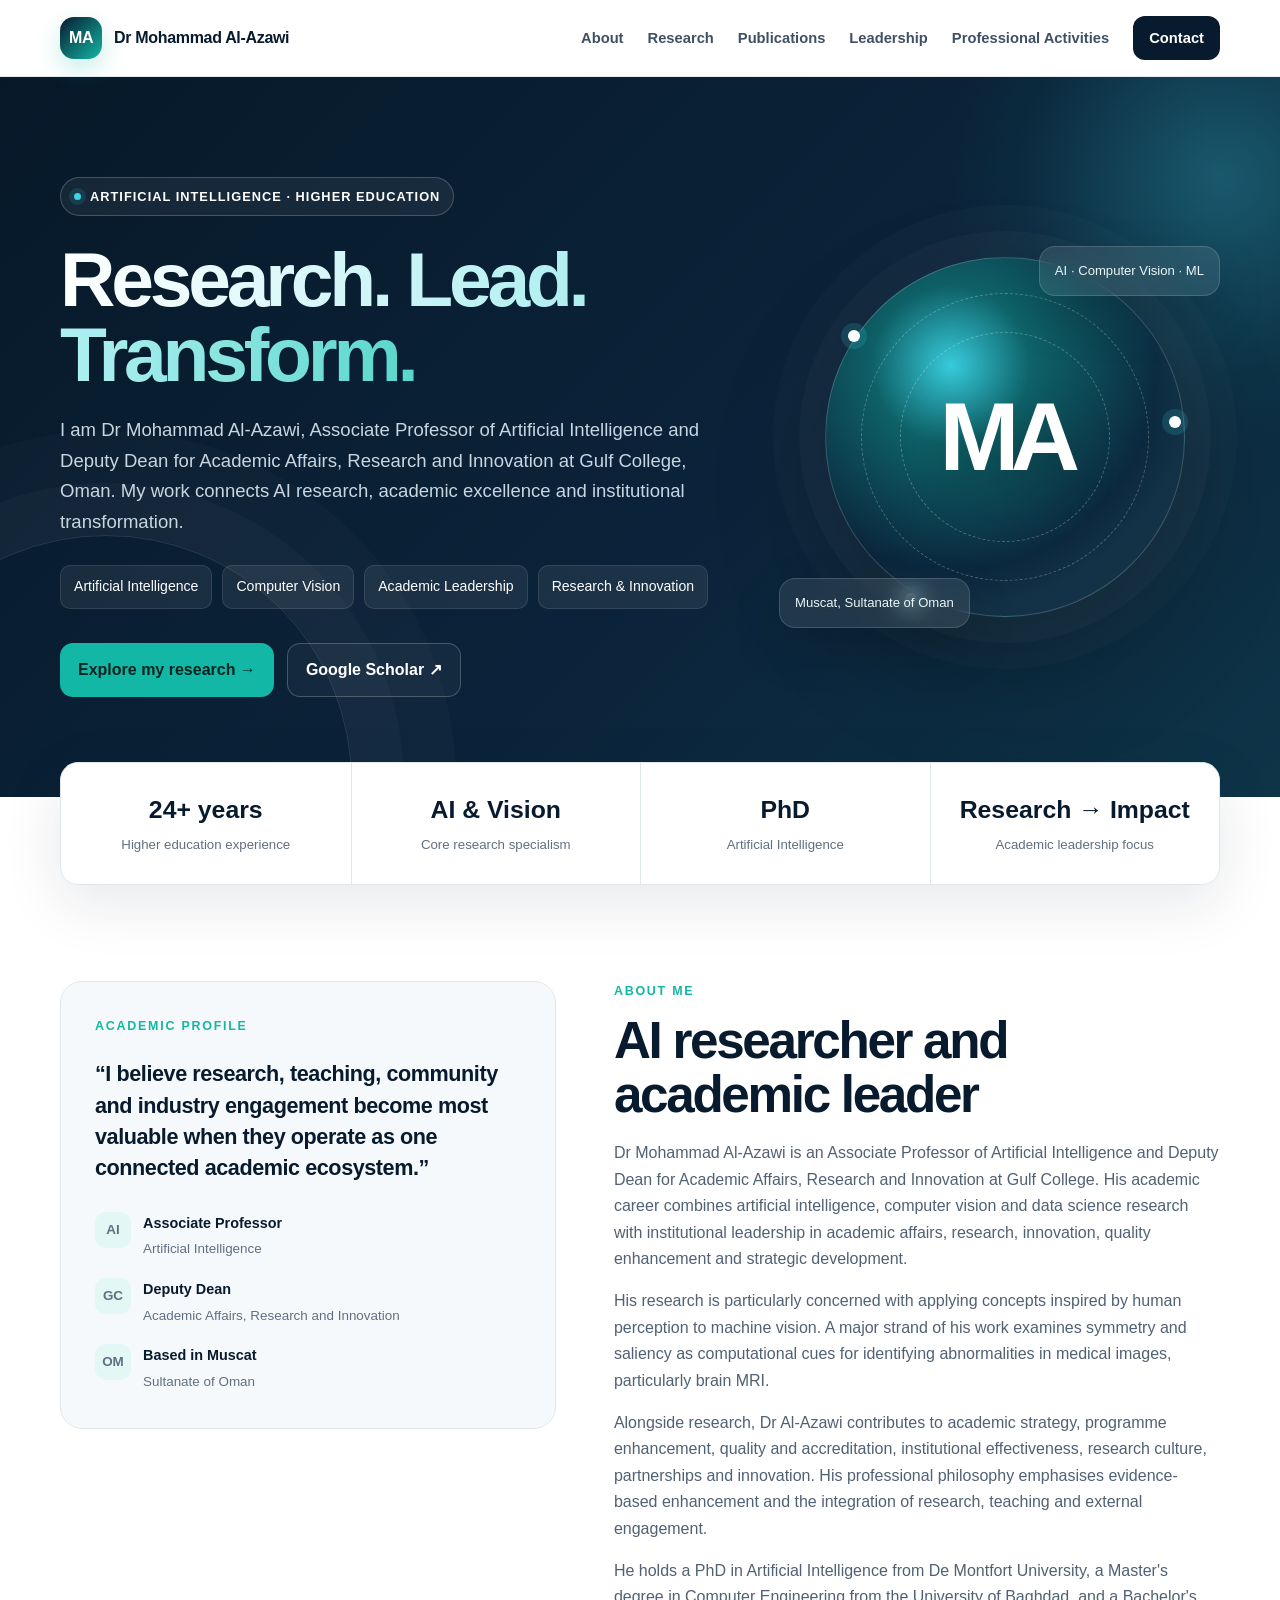
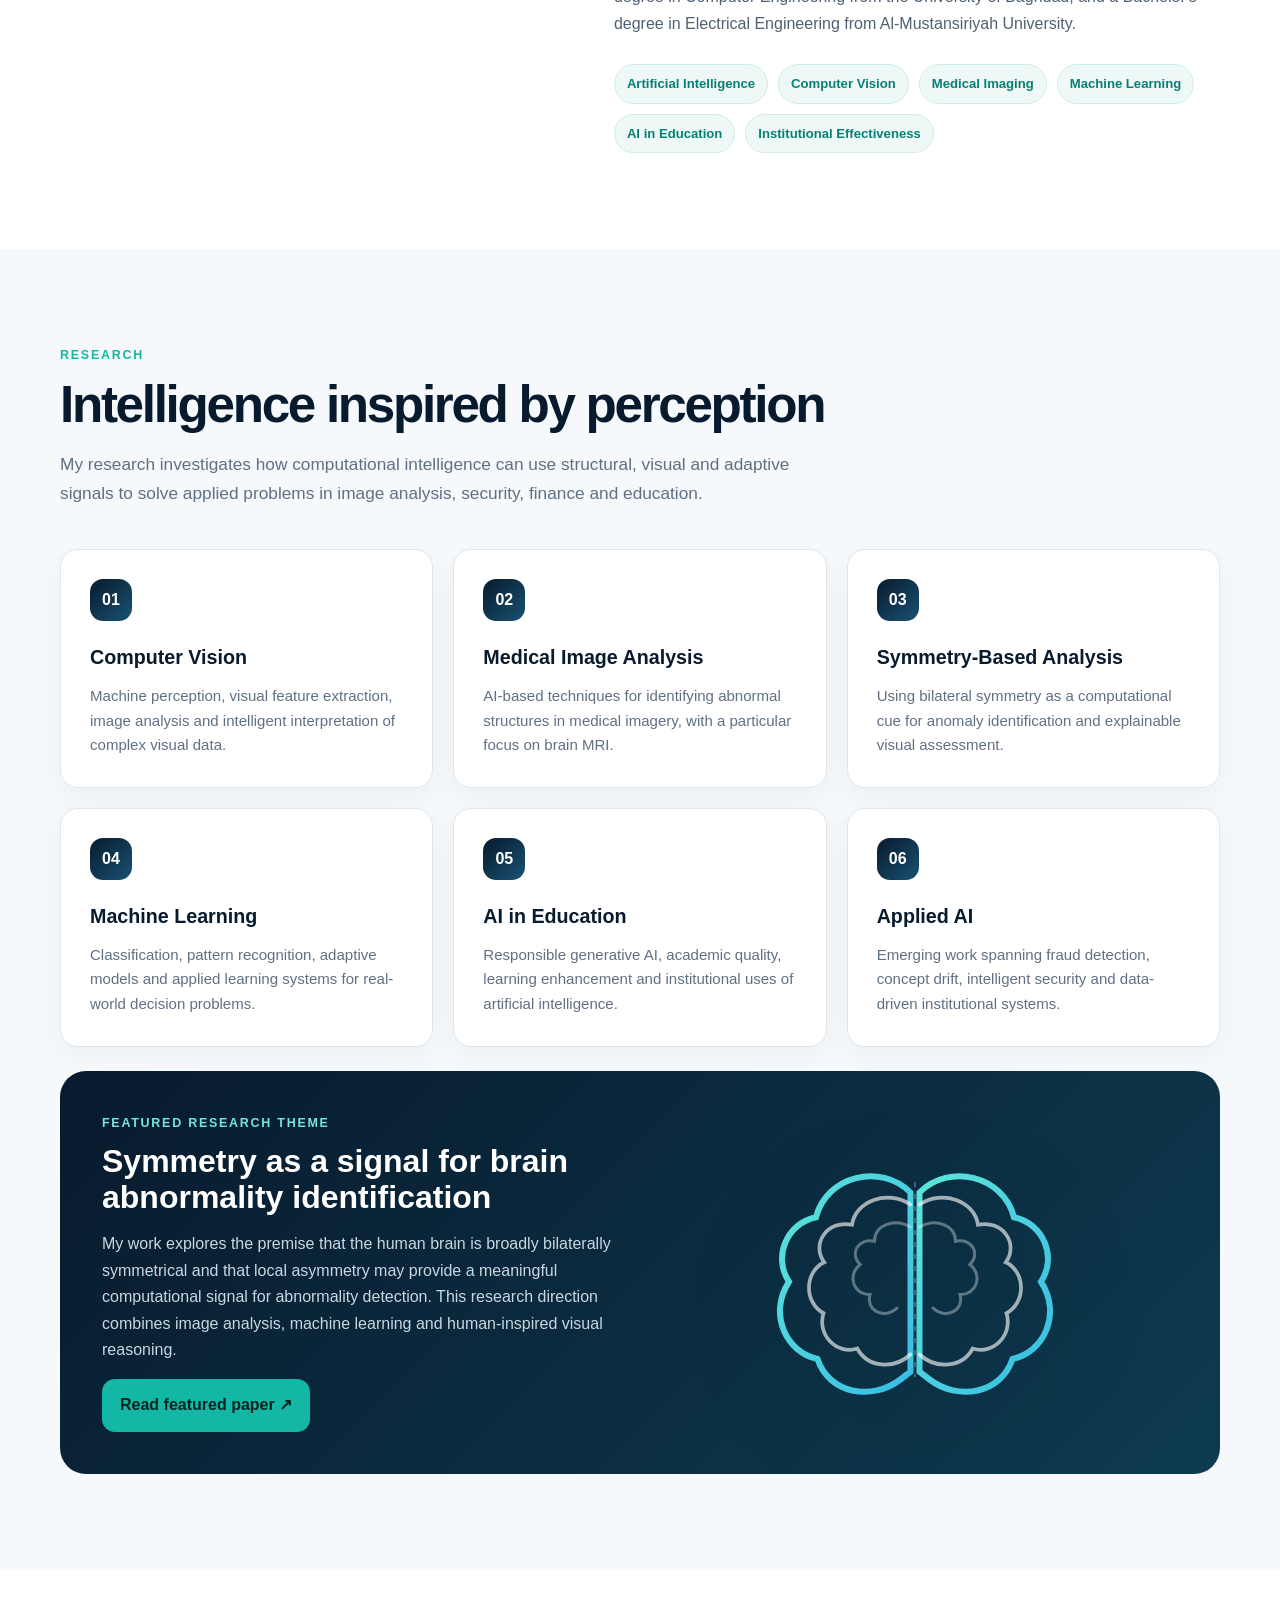
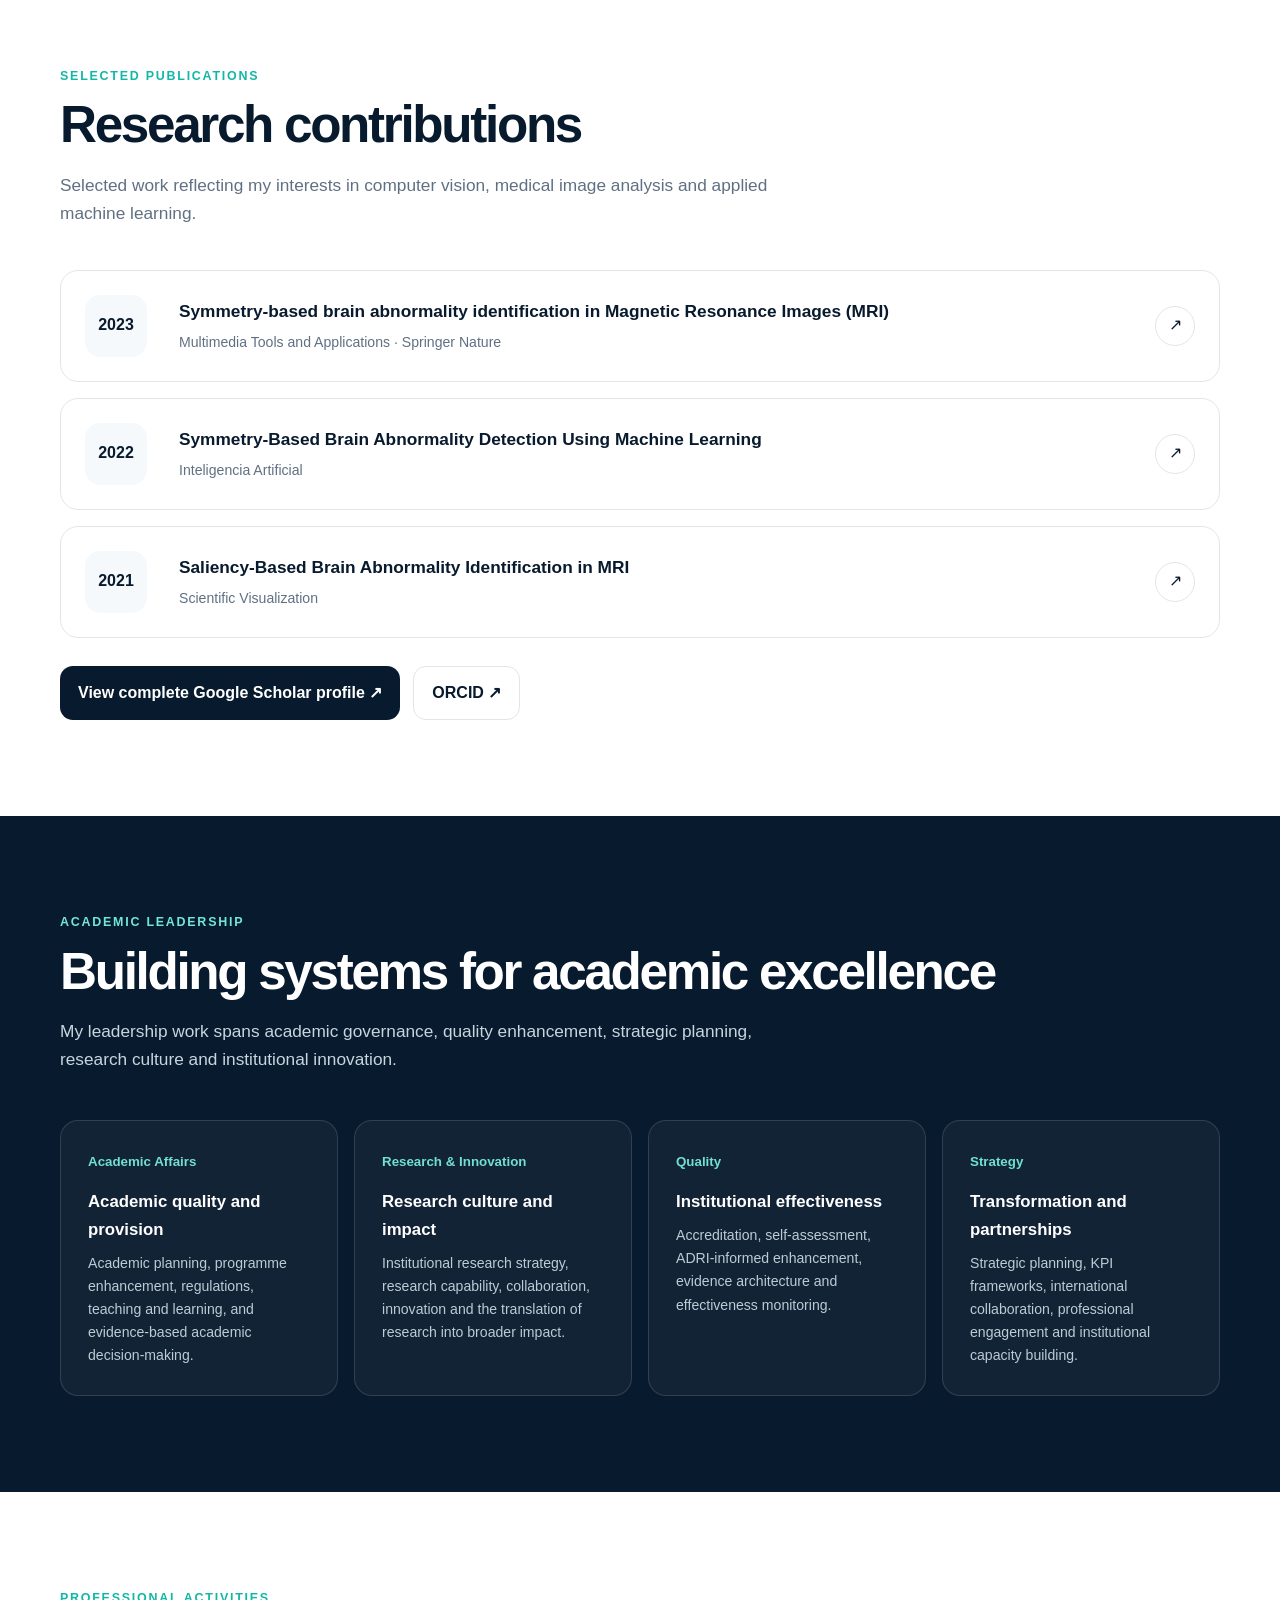
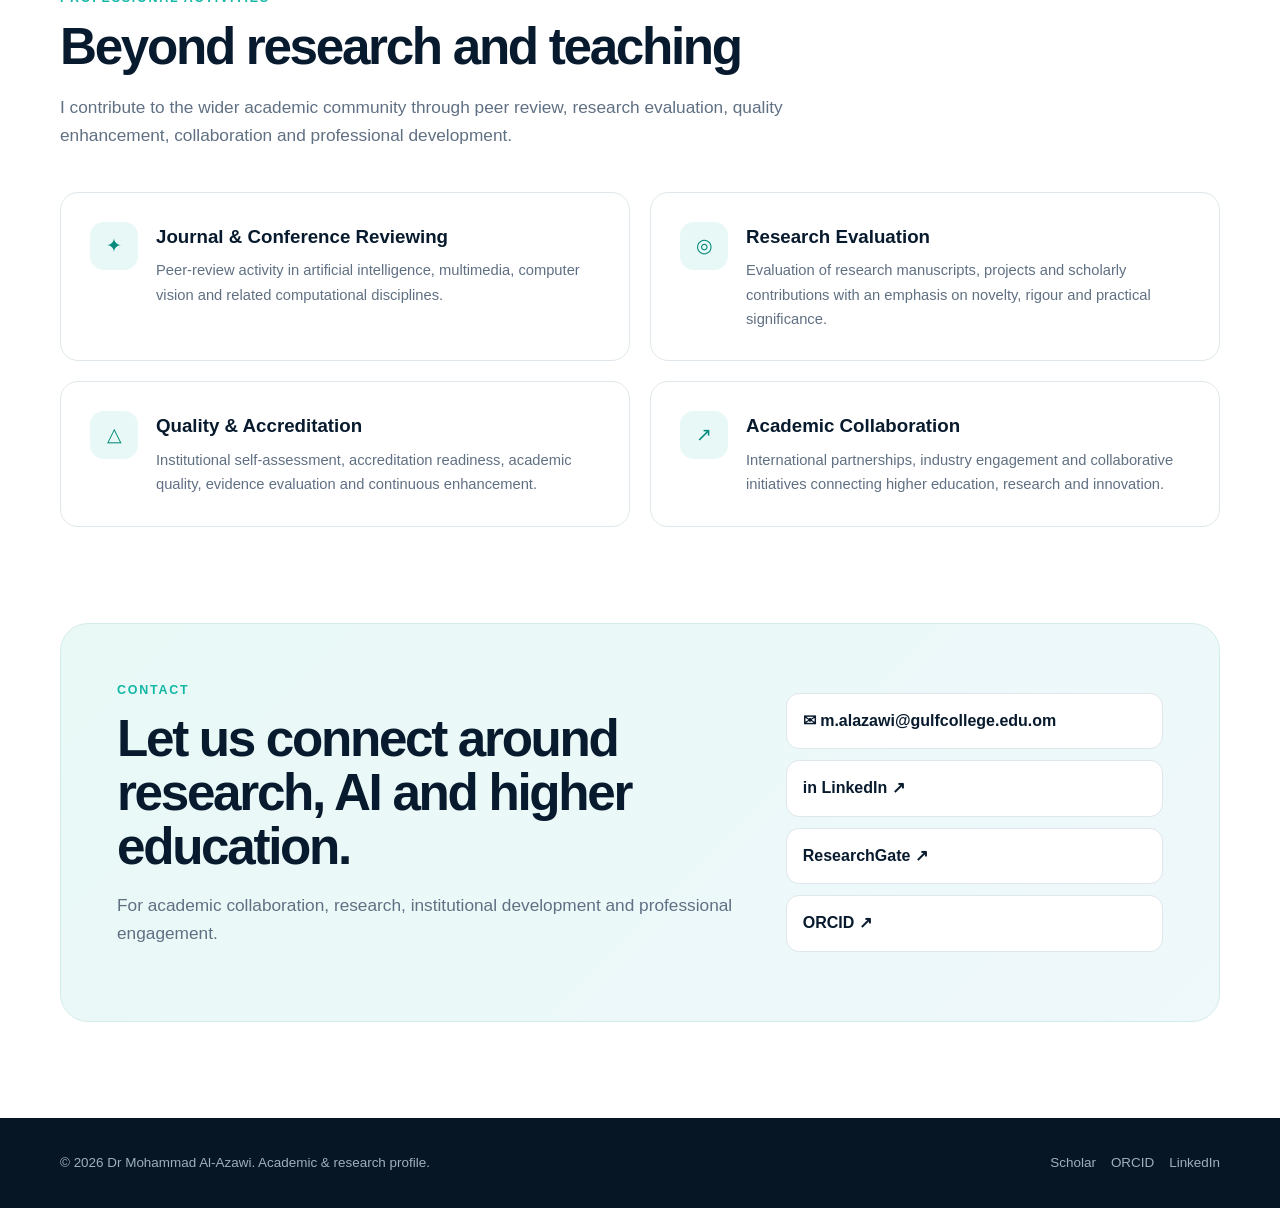
==== index.html @ 74b6b096 "Initial personal website" ====
<!doctype html>
<html lang="en">
<head>
<meta charset="utf-8" />
<meta name="viewport" content="width=device-width,initial-scale=1" />
<meta name="description" content="Dr Mohammad Al-Azawi — Associate Professor of Artificial Intelligence and Deputy Dean for Academic Affairs, Research and Innovation at Gulf College, Oman." />
<title>Dr Mohammad Al-Azawi | AI Researcher & Academic Leader</title>
<style>
:root{--navy:#081a2d;--navy2:#102943;--teal:#13b7a6;--cyan:#3ad4e4;--ink:#182638;--muted:#607083;--paper:#f6f9fb;--white:#fff;--line:#dfe7ec;--shadow:0 18px 60px rgba(8,26,45,.10);--radius:22px}
*{box-sizing:border-box} html{scroll-behavior:smooth} body{margin:0;font-family:Inter,ui-sans-serif,-apple-system,BlinkMacSystemFont,"Segoe UI",Roboto,Arial,sans-serif;color:var(--ink);background:var(--white);line-height:1.65} a{color:inherit;text-decoration:none} button,a{transition:.22s ease} .wrap{width:min(1160px,92%);margin:auto}
.nav{position:sticky;top:0;z-index:30;background:rgba(255,255,255,.91);backdrop-filter:blur(18px);border-bottom:1px solid rgba(223,231,236,.8)} .nav-inner{height:76px;display:flex;align-items:center;justify-content:space-between;gap:24px}.brand{display:flex;align-items:center;gap:12px;font-weight:800;color:var(--navy);letter-spacing:-.02em}.mark{width:42px;height:42px;border-radius:14px;background:linear-gradient(135deg,var(--navy),var(--teal));display:grid;place-items:center;color:white;font-weight:800;box-shadow:0 10px 25px rgba(19,183,166,.23)} .menu{display:flex;align-items:center;gap:24px;font-size:.92rem;font-weight:650;color:#405064}.menu a:hover{color:var(--teal)} .nav-cta{background:var(--navy);color:#fff!important;padding:10px 16px;border-radius:12px}.mobile{display:none;border:0;background:none;font-size:1.5rem}
.hero{position:relative;overflow:hidden;background:linear-gradient(135deg,#071929 0%,#0b233a 58%,#0e3448 100%);color:white}.hero:before{content:"";position:absolute;width:560px;height:560px;border-radius:50%;right:-220px;top:-180px;background:radial-gradient(circle,rgba(58,212,228,.29),rgba(19,183,166,.05) 50%,transparent 70%)} .hero:after{content:"";position:absolute;left:-140px;bottom:-230px;width:490px;height:490px;border:1px solid rgba(255,255,255,.12);border-radius:50%;box-shadow:0 0 0 52px rgba(255,255,255,.025),0 0 0 104px rgba(255,255,255,.018)} .hero-grid{position:relative;z-index:2;display:grid;grid-template-columns:1.22fr .78fr;gap:60px;align-items:center;min-height:720px;padding:92px 0}.eyebrow{display:inline-flex;align-items:center;gap:9px;padding:8px 13px;border:1px solid rgba(255,255,255,.2);border-radius:999px;background:rgba(255,255,255,.06);font-size:.8rem;font-weight:700;letter-spacing:.08em;text-transform:uppercase}.dot{width:7px;height:7px;border-radius:50%;background:var(--cyan);box-shadow:0 0 0 5px rgba(58,212,228,.12)} h1{font-size:clamp(3rem,6vw,5.65rem);line-height:.97;letter-spacing:-.055em;margin:26px 0 24px;max-width:830px}.gradient{background:linear-gradient(90deg,#fff,#a7edf0 65%,#58d6ca);-webkit-background-clip:text;background-clip:text;color:transparent}.hero p{max-width:760px;color:#c7d6e1;font-size:1.16rem}.roles{display:flex;flex-wrap:wrap;gap:10px;margin:28px 0 34px}.role{padding:9px 13px;border-radius:10px;background:rgba(255,255,255,.07);border:1px solid rgba(255,255,255,.10);font-size:.88rem}.actions{display:flex;flex-wrap:wrap;gap:13px}.btn{display:inline-flex;align-items:center;justify-content:center;gap:8px;padding:13px 18px;border-radius:13px;font-weight:750}.btn-primary{background:var(--teal);color:#04251f}.btn-primary:hover{transform:translateY(-2px);background:#37d1c0}.btn-ghost{border:1px solid rgba(255,255,255,.22);color:white;background:rgba(255,255,255,.04)}.btn-ghost:hover{background:rgba(255,255,255,.1)}
.visual{position:relative;min-height:470px;display:grid;place-items:center}.orb{width:360px;height:360px;border-radius:50%;background:radial-gradient(circle at 35% 30%,rgba(58,212,228,.95),rgba(19,183,166,.42) 23%,rgba(10,36,59,.25) 60%,rgba(255,255,255,.03) 72%);border:1px solid rgba(255,255,255,.18);box-shadow:0 0 0 26px rgba(255,255,255,.025),0 0 0 52px rgba(255,255,255,.016),0 50px 110px rgba(0,0,0,.28);position:relative;display:grid;place-items:center}.orb:before,.orb:after{content:"";position:absolute;border-radius:50%;border:1px dashed rgba(255,255,255,.27);inset:35px;animation:spin 22s linear infinite}.orb:after{inset:74px;animation-direction:reverse;animation-duration:15s}.monogram{font-size:6rem;font-weight:850;letter-spacing:-.09em;color:white;text-shadow:0 12px 44px rgba(0,0,0,.25);z-index:2}.node{position:absolute;width:12px;height:12px;border-radius:50%;background:#fff;box-shadow:0 0 0 7px rgba(58,212,228,.16)}.n1{top:20%;left:6%}.n2{right:1%;top:44%}.n3{left:22%;bottom:3%}.float-card{position:absolute;background:rgba(255,255,255,.09);border:1px solid rgba(255,255,255,.15);backdrop-filter:blur(12px);border-radius:16px;padding:13px 15px;color:#eaf7fa;font-size:.82rem;box-shadow:0 20px 50px rgba(0,0,0,.15)}.fc1{top:44px;right:0}.fc2{bottom:44px;left:-12px}@keyframes spin{to{transform:rotate(360deg)}}
.stats{margin-top:-35px;position:relative;z-index:5}.stats-grid{background:white;border:1px solid var(--line);box-shadow:var(--shadow);border-radius:18px;display:grid;grid-template-columns:repeat(4,1fr);overflow:hidden}.stat{padding:27px 24px;text-align:center}.stat+.stat{border-left:1px solid var(--line)}.stat strong{display:block;color:var(--navy);font-size:1.55rem}.stat span{font-size:.83rem;color:var(--muted)}
section{padding:96px 0}.kicker{color:var(--teal);font-size:.78rem;font-weight:800;letter-spacing:.14em;text-transform:uppercase}.section-title{font-size:clamp(2.2rem,4vw,3.6rem);line-height:1.06;letter-spacing:-.045em;color:var(--navy);margin:12px 0 18px}.lead{max-width:760px;color:var(--muted);font-size:1.08rem}.about-grid{display:grid;grid-template-columns:.9fr 1.1fr;gap:58px;align-items:start}.about-panel{background:var(--paper);border:1px solid var(--line);border-radius:var(--radius);padding:34px;position:sticky;top:108px}.quote{font-size:1.35rem;line-height:1.45;color:var(--navy);font-weight:700;letter-spacing:-.02em}.mini{display:grid;gap:16px;margin-top:28px}.mini-row{display:flex;gap:12px;align-items:flex-start}.mini-icon{width:36px;height:36px;flex:0 0 36px;border-radius:11px;background:#e3f8f5;color:#078b7d;display:grid;place-items:center;font-weight:800}.mini b{display:block;font-size:.9rem;color:var(--navy)}.mini span{font-size:.84rem;color:var(--muted)}.body-copy p{color:#506174}.chips{display:flex;flex-wrap:wrap;gap:10px;margin-top:27px}.chip{background:#eef8f7;border:1px solid #cdeee8;color:#087f74;border-radius:999px;padding:8px 12px;font-weight:700;font-size:.82rem}
.research{background:var(--paper)}.cards{display:grid;grid-template-columns:repeat(3,1fr);gap:20px;margin-top:42px}.card{background:white;border:1px solid var(--line);border-radius:18px;padding:29px;box-shadow:0 8px 28px rgba(8,26,45,.045)}.card:hover{transform:translateY(-4px);box-shadow:var(--shadow)}.card-num{width:42px;height:42px;border-radius:13px;background:linear-gradient(135deg,var(--navy),#195273);color:white;display:grid;place-items:center;font-weight:800}.card h3{color:var(--navy);font-size:1.23rem;margin:20px 0 10px}.card p{color:var(--muted);font-size:.94rem;margin:0}.feature{margin-top:24px;display:grid;grid-template-columns:1fr 1fr;gap:24px;background:linear-gradient(135deg,var(--navy),#0e3b50);border-radius:26px;padding:42px;color:white;align-items:center;overflow:hidden;position:relative}.feature h3{font-size:2rem;line-height:1.12;margin:10px 0 15px}.feature p{color:#c8d8e1}.brain{min-height:250px;position:relative;display:grid;place-items:center}.brain svg{width:min(100%,330px);filter:drop-shadow(0 25px 45px rgba(0,0,0,.26))}
.pub-list{display:grid;gap:16px;margin-top:42px}.pub{display:grid;grid-template-columns:72px 1fr auto;gap:22px;align-items:center;padding:24px;border:1px solid var(--line);border-radius:18px;background:white}.year{width:62px;height:62px;border-radius:15px;background:var(--paper);display:grid;place-items:center;font-weight:800;color:var(--navy)}.pub h3{font-size:1.08rem;margin:0 0 6px;color:var(--navy)}.pub p{font-size:.88rem;color:var(--muted);margin:0}.arrow{width:40px;height:40px;border-radius:50%;border:1px solid var(--line);display:grid;place-items:center;color:var(--navy)}.pub:hover .arrow{background:var(--navy);color:white}
.leadership{background:var(--navy);color:white}.leadership .section-title{color:white}.leadership .lead{color:#c6d6df}.timeline{display:grid;grid-template-columns:repeat(4,1fr);gap:16px;margin-top:46px}.t-item{padding:27px;border:1px solid rgba(255,255,255,.13);border-radius:18px;background:rgba(255,255,255,.045)}.t-item small{color:#71dfd3;font-weight:800}.t-item h3{font-size:1.05rem;margin:14px 0 8px}.t-item p{font-size:.88rem;color:#bdcbd5;margin:0}
.activities-grid{display:grid;grid-template-columns:repeat(2,1fr);gap:20px;margin-top:42px}.activity{border:1px solid var(--line);border-radius:18px;padding:29px;display:flex;gap:18px}.activity-icon{width:48px;height:48px;flex:0 0 48px;border-radius:14px;background:#e8f8f6;color:#078b7d;display:grid;place-items:center;font-size:1.2rem}.activity h3{margin:0 0 6px;color:var(--navy)}.activity p{margin:0;color:var(--muted);font-size:.92rem}
.contact{padding-top:0}.contact-box{background:linear-gradient(135deg,#e8f9f6,#eff8fb);border:1px solid #d4ece9;border-radius:28px;padding:56px;display:grid;grid-template-columns:1.25fr .75fr;gap:40px;align-items:center}.contact-box h2{font-size:clamp(2.2rem,4vw,3.5rem);line-height:1.05;color:var(--navy);letter-spacing:-.045em;margin:12px 0}.contact-links{display:grid;gap:11px}.contact-link{background:white;border:1px solid var(--line);padding:14px 16px;border-radius:13px;font-weight:700;color:var(--navy)}.contact-link:hover{transform:translateX(4px);border-color:#9adfd7}.footer{background:#061624;color:#9fb0bd;padding:34px 0}.footer-inner{display:flex;justify-content:space-between;gap:20px;align-items:center;font-size:.84rem}.social{display:flex;gap:15px}.social a:hover{color:white}
.reveal{opacity:0;transform:translateY(18px);transition:.7s ease}.reveal.visible{opacity:1;transform:none}
@media(max-width:900px){.menu{display:none;position:absolute;left:0;right:0;top:76px;background:white;padding:20px 4%;flex-direction:column;align-items:flex-start;border-bottom:1px solid var(--line)}.menu.open{display:flex}.mobile{display:block}.hero-grid,.about-grid,.feature,.contact-box{grid-template-columns:1fr}.hero-grid{padding:70px 0 85px;min-height:auto}.visual{min-height:390px}.about-panel{position:relative;top:0}.cards{grid-template-columns:1fr 1fr}.timeline{grid-template-columns:1fr 1fr}.stats-grid{grid-template-columns:1fr 1fr}.stat:nth-child(3){border-left:0;border-top:1px solid var(--line)}.stat:nth-child(4){border-top:1px solid var(--line)}.pub{grid-template-columns:62px 1fr}.pub .arrow{display:none}}
@media(max-width:620px){h1{font-size:3.2rem}.visual{min-height:330px}.orb{width:270px;height:270px}.monogram{font-size:4.5rem}.fc1{right:3px}.fc2{left:3px}.cards,.timeline,.activities-grid{grid-template-columns:1fr}.stats{margin-top:-25px}.stats-grid{grid-template-columns:1fr 1fr}.stat{padding:20px 13px}.feature,.contact-box{padding:30px}.pub{padding:18px;gap:14px}.year{width:56px;height:56px}.footer-inner{flex-direction:column;align-items:flex-start}}
</style>
</head>
<body>
<nav class="nav"><div class="wrap nav-inner"><a class="brand" href="#home"><span class="mark">MA</span><span>Dr Mohammad Al-Azawi</span></a><button class="mobile" id="mobile" aria-label="Open menu">☰</button><div class="menu" id="menu"><a href="#about">About</a><a href="#research">Research</a><a href="#publications">Publications</a><a href="#leadership">Leadership</a><a href="#activities">Professional Activities</a><a class="nav-cta" href="#contact">Contact</a></div></div></nav>
<header class="hero" id="home"><div class="wrap hero-grid"><div><span class="eyebrow"><span class="dot"></span> Artificial Intelligence · Higher Education</span><h1><span class="gradient">Research. Lead. Transform.</span></h1><p>I am Dr Mohammad Al-Azawi, Associate Professor of Artificial Intelligence and Deputy Dean for Academic Affairs, Research and Innovation at Gulf College, Oman. My work connects AI research, academic excellence and institutional transformation.</p><div class="roles"><span class="role">Artificial Intelligence</span><span class="role">Computer Vision</span><span class="role">Academic Leadership</span><span class="role">Research & Innovation</span></div><div class="actions"><a class="btn btn-primary" href="#research">Explore my research →</a><a class="btn btn-ghost" href="https://scholar.google.com/citations?hl=en&user=gZkc7AEAAAAJ" target="_blank" rel="noopener">Google Scholar ↗</a></div></div><div class="visual" aria-label="Abstract artificial intelligence visual"><div class="orb"><span class="monogram">MA</span><span class="node n1"></span><span class="node n2"></span><span class="node n3"></span></div><div class="float-card fc1">AI · Computer Vision · ML</div><div class="float-card fc2">Muscat, Sultanate of Oman</div></div></div></header>
<div class="stats"><div class="wrap stats-grid"><div class="stat"><strong>24+ years</strong><span>Higher education experience</span></div><div class="stat"><strong>AI & Vision</strong><span>Core research specialism</span></div><div class="stat"><strong>PhD</strong><span>Artificial Intelligence</span></div><div class="stat"><strong>Research → Impact</strong><span>Academic leadership focus</span></div></div></div>
<section id="about"><div class="wrap about-grid"><aside class="about-panel reveal"><div class="kicker">Academic profile</div><p class="quote">“I believe research, teaching, community and industry engagement become most valuable when they operate as one connected academic ecosystem.”</p><div class="mini"><div class="mini-row"><span class="mini-icon">AI</span><div><b>Associate Professor</b><span>Artificial Intelligence</span></div></div><div class="mini-row"><span class="mini-icon">GC</span><div><b>Deputy Dean</b><span>Academic Affairs, Research and Innovation</span></div></div><div class="mini-row"><span class="mini-icon">OM</span><div><b>Based in Muscat</b><span>Sultanate of Oman</span></div></div></div></aside><div class="body-copy reveal"><div class="kicker">About me</div><h2 class="section-title">AI researcher and academic leader</h2><p>Dr Mohammad Al-Azawi is an Associate Professor of Artificial Intelligence and Deputy Dean for Academic Affairs, Research and Innovation at Gulf College. His academic career combines artificial intelligence, computer vision and data science research with institutional leadership in academic affairs, research, innovation, quality enhancement and strategic development.</p><p>His research is particularly concerned with applying concepts inspired by human perception to machine vision. A major strand of his work examines symmetry and saliency as computational cues for identifying abnormalities in medical images, particularly brain MRI.</p><p>Alongside research, Dr Al-Azawi contributes to academic strategy, programme enhancement, quality and accreditation, institutional effectiveness, research culture, partnerships and innovation. His professional philosophy emphasises evidence-based enhancement and the integration of research, teaching and external engagement.</p><p>He holds a PhD in Artificial Intelligence from De Montfort University, a Master's degree in Computer Engineering from the University of Baghdad, and a Bachelor's degree in Electrical Engineering from Al-Mustansiriyah University.</p><div class="chips"><span class="chip">Artificial Intelligence</span><span class="chip">Computer Vision</span><span class="chip">Medical Imaging</span><span class="chip">Machine Learning</span><span class="chip">AI in Education</span><span class="chip">Institutional Effectiveness</span></div></div></div></section>
<section class="research" id="research"><div class="wrap"><div class="kicker">Research</div><h2 class="section-title">Intelligence inspired by perception</h2><p class="lead">My research investigates how computational intelligence can use structural, visual and adaptive signals to solve applied problems in image analysis, security, finance and education.</p><div class="cards"><article class="card reveal"><span class="card-num">01</span><h3>Computer Vision</h3><p>Machine perception, visual feature extraction, image analysis and intelligent interpretation of complex visual data.</p></article><article class="card reveal"><span class="card-num">02</span><h3>Medical Image Analysis</h3><p>AI-based techniques for identifying abnormal structures in medical imagery, with a particular focus on brain MRI.</p></article><article class="card reveal"><span class="card-num">03</span><h3>Symmetry-Based Analysis</h3><p>Using bilateral symmetry as a computational cue for anomaly identification and explainable visual assessment.</p></article><article class="card reveal"><span class="card-num">04</span><h3>Machine Learning</h3><p>Classification, pattern recognition, adaptive models and applied learning systems for real-world decision problems.</p></article><article class="card reveal"><span class="card-num">05</span><h3>AI in Education</h3><p>Responsible generative AI, academic quality, learning enhancement and institutional uses of artificial intelligence.</p></article><article class="card reveal"><span class="card-num">06</span><h3>Applied AI</h3><p>Emerging work spanning fraud detection, concept drift, intelligent security and data-driven institutional systems.</p></article></div><div class="feature reveal"><div><div class="kicker" style="color:#72e6d9">Featured research theme</div><h3>Symmetry as a signal for brain abnormality identification</h3><p>My work explores the premise that the human brain is broadly bilaterally symmetrical and that local asymmetry may provide a meaningful computational signal for abnormality detection. This research direction combines image analysis, machine learning and human-inspired visual reasoning.</p><a class="btn btn-primary" href="https://doi.org/10.1007/s11042-022-12197-4" target="_blank" rel="noopener">Read featured paper ↗</a></div><div class="brain"><svg viewBox="0 0 440 330" role="img" aria-label="Stylised symmetrical brain illustration"><defs><linearGradient id="g" x1="0" y1="0" x2="1" y2="1"><stop stop-color="#5ce4db"/><stop offset="1" stop-color="#38bce3"/></linearGradient></defs><path d="M214 58C174 18 102 36 88 91c-39 8-58 53-36 86-28 43-4 94 38 103 15 46 72 57 111 27l13-10V58Z" fill="none" stroke="url(#g)" stroke-width="8"/><path d="M226 58c40-40 112-22 126 33 39 8 58 53 36 86 28 43 4 94-38 103-15 46-72 57-111 27l-13-10V58Z" fill="none" stroke="url(#g)" stroke-width="8"/><path d="M214 74c-31-20-73-5-78 27-33-7-55 26-37 50-27 13-27 54-1 68-9 29 18 56 45 47 14 26 49 28 71 8M226 74c31-20 73-5 78 27 33-7 55 26 37 50 27 13 27 54 1 68 9 29-18 56-45 47-14 26-49 28-71 8" fill="none" stroke="rgba(255,255,255,.62)" stroke-width="5" stroke-linecap="round"/><path d="M214 104c-22-13-48-2-48 19-22-5-34 17-19 31-19 15-8 41 13 40-6 22 20 34 36 18M226 104c22-13 48-2 48 19 22-5 34 17 19 31 19 15 8 41-13 40 6 22-20 34-36 18" fill="none" stroke="rgba(255,255,255,.34)" stroke-width="4" stroke-linecap="round"/><line x1="220" y1="44" x2="220" y2="304" stroke="rgba(255,255,255,.32)" stroke-dasharray="7 9" stroke-width="2"/></svg></div></div></div></section>
<section id="publications"><div class="wrap"><div class="kicker">Selected publications</div><h2 class="section-title">Research contributions</h2><p class="lead">Selected work reflecting my interests in computer vision, medical image analysis and applied machine learning.</p><div class="pub-list"><a class="pub reveal" href="https://doi.org/10.1007/s11042-022-12197-4" target="_blank" rel="noopener"><span class="year">2023</span><div><h3>Symmetry-based brain abnormality identification in Magnetic Resonance Images (MRI)</h3><p>Multimedia Tools and Applications · Springer Nature</p></div><span class="arrow">↗</span></a><a class="pub reveal" href="https://scholar.google.com/citations?hl=en&user=gZkc7AEAAAAJ" target="_blank" rel="noopener"><span class="year">2022</span><div><h3>Symmetry-Based Brain Abnormality Detection Using Machine Learning</h3><p>Inteligencia Artificial</p></div><span class="arrow">↗</span></a><a class="pub reveal" href="https://scholar.google.com/citations?hl=en&user=gZkc7AEAAAAJ" target="_blank" rel="noopener"><span class="year">2021</span><div><h3>Saliency-Based Brain Abnormality Identification in MRI</h3><p>Scientific Visualization</p></div><span class="arrow">↗</span></a></div><div class="actions" style="margin-top:28px"><a class="btn" style="background:var(--navy);color:white" href="https://scholar.google.com/citations?hl=en&user=gZkc7AEAAAAJ" target="_blank" rel="noopener">View complete Google Scholar profile ↗</a><a class="btn" style="border:1px solid var(--line);color:var(--navy)" href="https://orcid.org/0000-0003-3073-610X" target="_blank" rel="noopener">ORCID ↗</a></div></div></section>
<section class="leadership" id="leadership"><div class="wrap"><div class="kicker" style="color:#72e6d9">Academic leadership</div><h2 class="section-title">Building systems for academic excellence</h2><p class="lead">My leadership work spans academic governance, quality enhancement, strategic planning, research culture and institutional innovation.</p><div class="timeline"><article class="t-item reveal"><small>Academic Affairs</small><h3>Academic quality and provision</h3><p>Academic planning, programme enhancement, regulations, teaching and learning, and evidence-based academic decision-making.</p></article><article class="t-item reveal"><small>Research & Innovation</small><h3>Research culture and impact</h3><p>Institutional research strategy, research capability, collaboration, innovation and the translation of research into broader impact.</p></article><article class="t-item reveal"><small>Quality</small><h3>Institutional effectiveness</h3><p>Accreditation, self-assessment, ADRI-informed enhancement, evidence architecture and effectiveness monitoring.</p></article><article class="t-item reveal"><small>Strategy</small><h3>Transformation and partnerships</h3><p>Strategic planning, KPI frameworks, international collaboration, professional engagement and institutional capacity building.</p></article></div></div></section>
<section id="activities"><div class="wrap"><div class="kicker">Professional activities</div><h2 class="section-title">Beyond research and teaching</h2><p class="lead">I contribute to the wider academic community through peer review, research evaluation, quality enhancement, collaboration and professional development.</p><div class="activities-grid"><article class="activity reveal"><span class="activity-icon">✦</span><div><h3>Journal & Conference Reviewing</h3><p>Peer-review activity in artificial intelligence, multimedia, computer vision and related computational disciplines.</p></div></article><article class="activity reveal"><span class="activity-icon">◎</span><div><h3>Research Evaluation</h3><p>Evaluation of research manuscripts, projects and scholarly contributions with an emphasis on novelty, rigour and practical significance.</p></div></article><article class="activity reveal"><span class="activity-icon">△</span><div><h3>Quality & Accreditation</h3><p>Institutional self-assessment, accreditation readiness, academic quality, evidence evaluation and continuous enhancement.</p></div></article><article class="activity reveal"><span class="activity-icon">↗</span><div><h3>Academic Collaboration</h3><p>International partnerships, industry engagement and collaborative initiatives connecting higher education, research and innovation.</p></div></article></div></div></section>
<section class="contact" id="contact"><div class="wrap"><div class="contact-box reveal"><div><div class="kicker">Contact</div><h2>Let us connect around research, AI and higher education.</h2><p class="lead">For academic collaboration, research, institutional development and professional engagement.</p></div><div class="contact-links"><a class="contact-link" href="mailto:m.alazawi@gulfcollege.edu.om">✉ m.alazawi@gulfcollege.edu.om</a><a class="contact-link" href="https://om.linkedin.com/in/mohammad-al-azawi" target="_blank" rel="noopener">in LinkedIn ↗</a><a class="contact-link" href="https://www.researchgate.net/profile/Mohammad-Al-Azawi" target="_blank" rel="noopener">ResearchGate ↗</a><a class="contact-link" href="https://orcid.org/0000-0003-3073-610X" target="_blank" rel="noopener">ORCID ↗</a></div></div></div></section>
<footer class="footer"><div class="wrap footer-inner"><div>© <span id="year"></span> Dr Mohammad Al-Azawi. Academic & research profile.</div><div class="social"><a href="https://scholar.google.com/citations?hl=en&user=gZkc7AEAAAAJ" target="_blank" rel="noopener">Scholar</a><a href="https://orcid.org/0000-0003-3073-610X" target="_blank" rel="noopener">ORCID</a><a href="https://om.linkedin.com/in/mohammad-al-azawi" target="_blank" rel="noopener">LinkedIn</a></div></div></footer>
<script>
const menu=document.getElementById('menu'),mobile=document.getElementById('mobile');mobile.addEventListener('click',()=>menu.classList.toggle('open'));menu.querySelectorAll('a').forEach(a=>a.addEventListener('click',()=>menu.classList.remove('open')));document.getElementById('year').textContent=new Date().getFullYear();const io=new IntersectionObserver(es=>es.forEach(e=>{if(e.isIntersecting)e.target.classList.add('visible')}),{threshold:.12});document.querySelectorAll('.reveal').forEach(el=>io.observe(el));
</script>
</body>
</html>
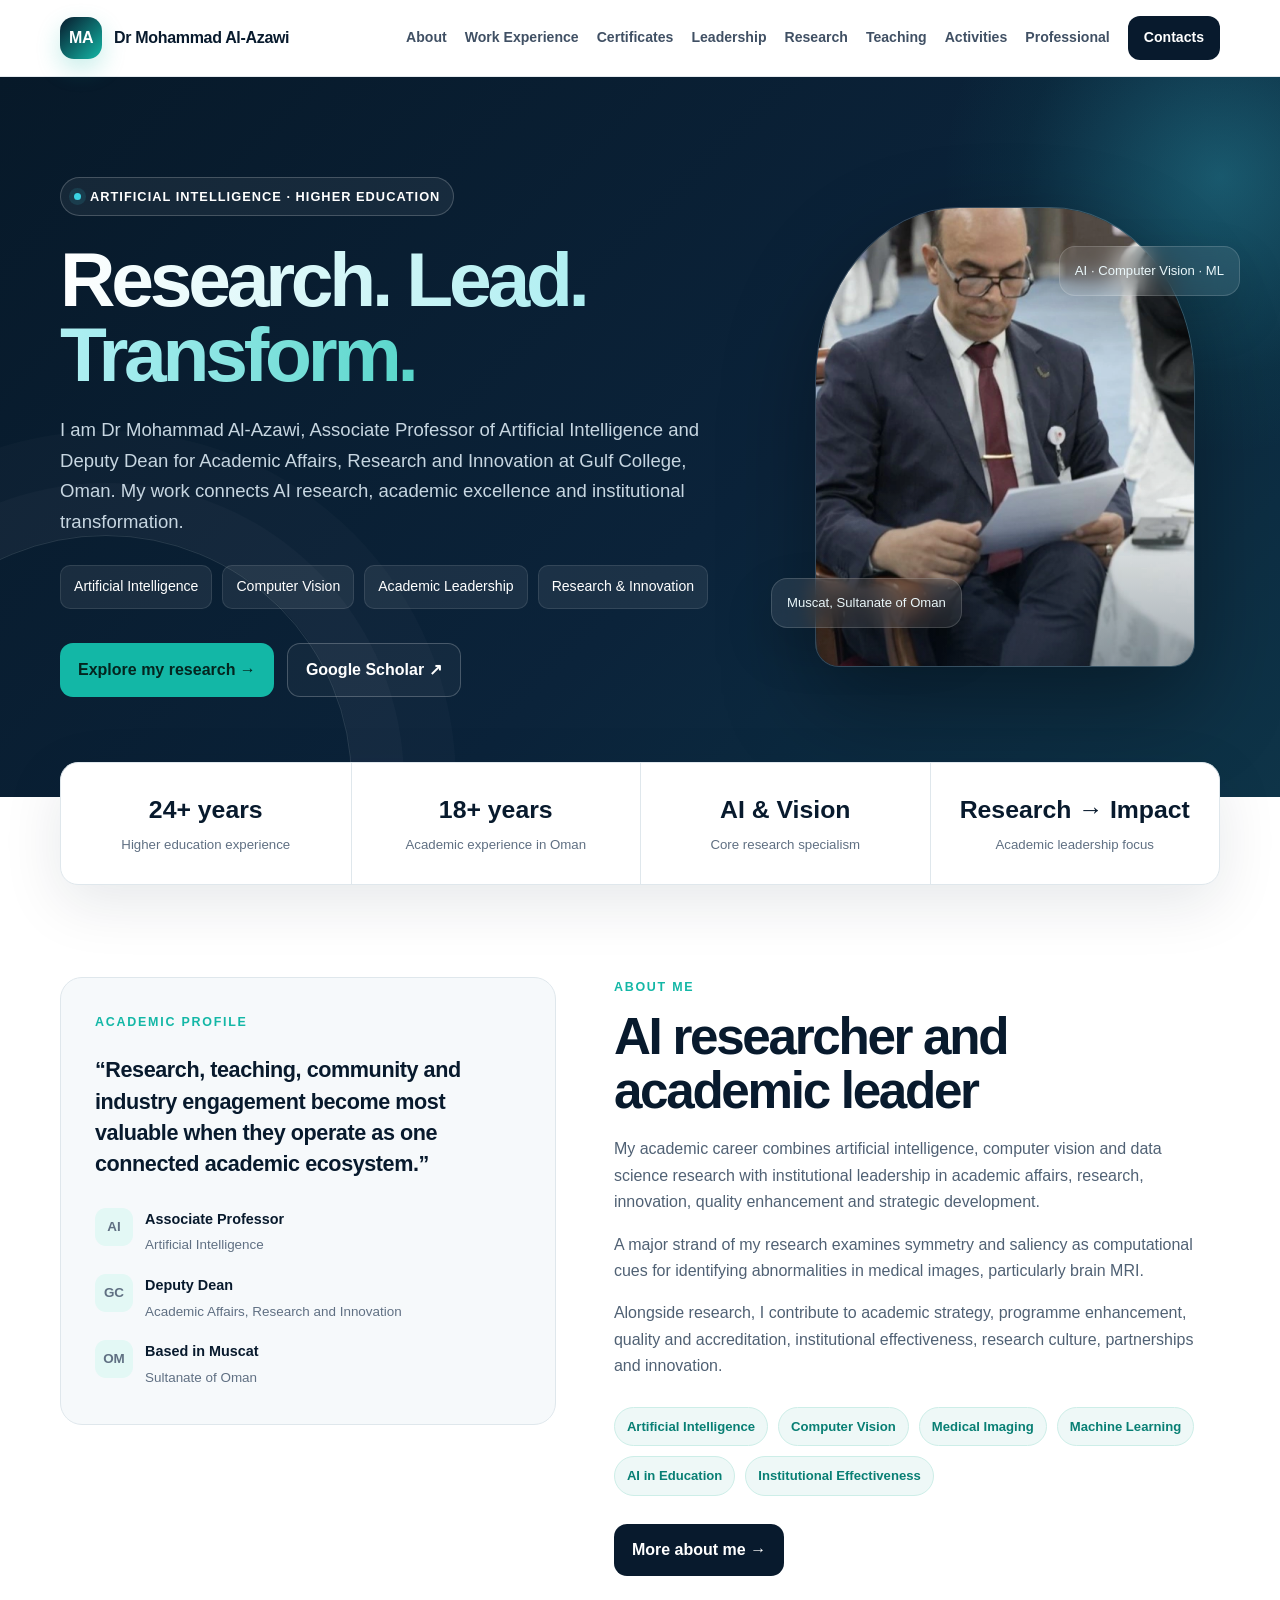
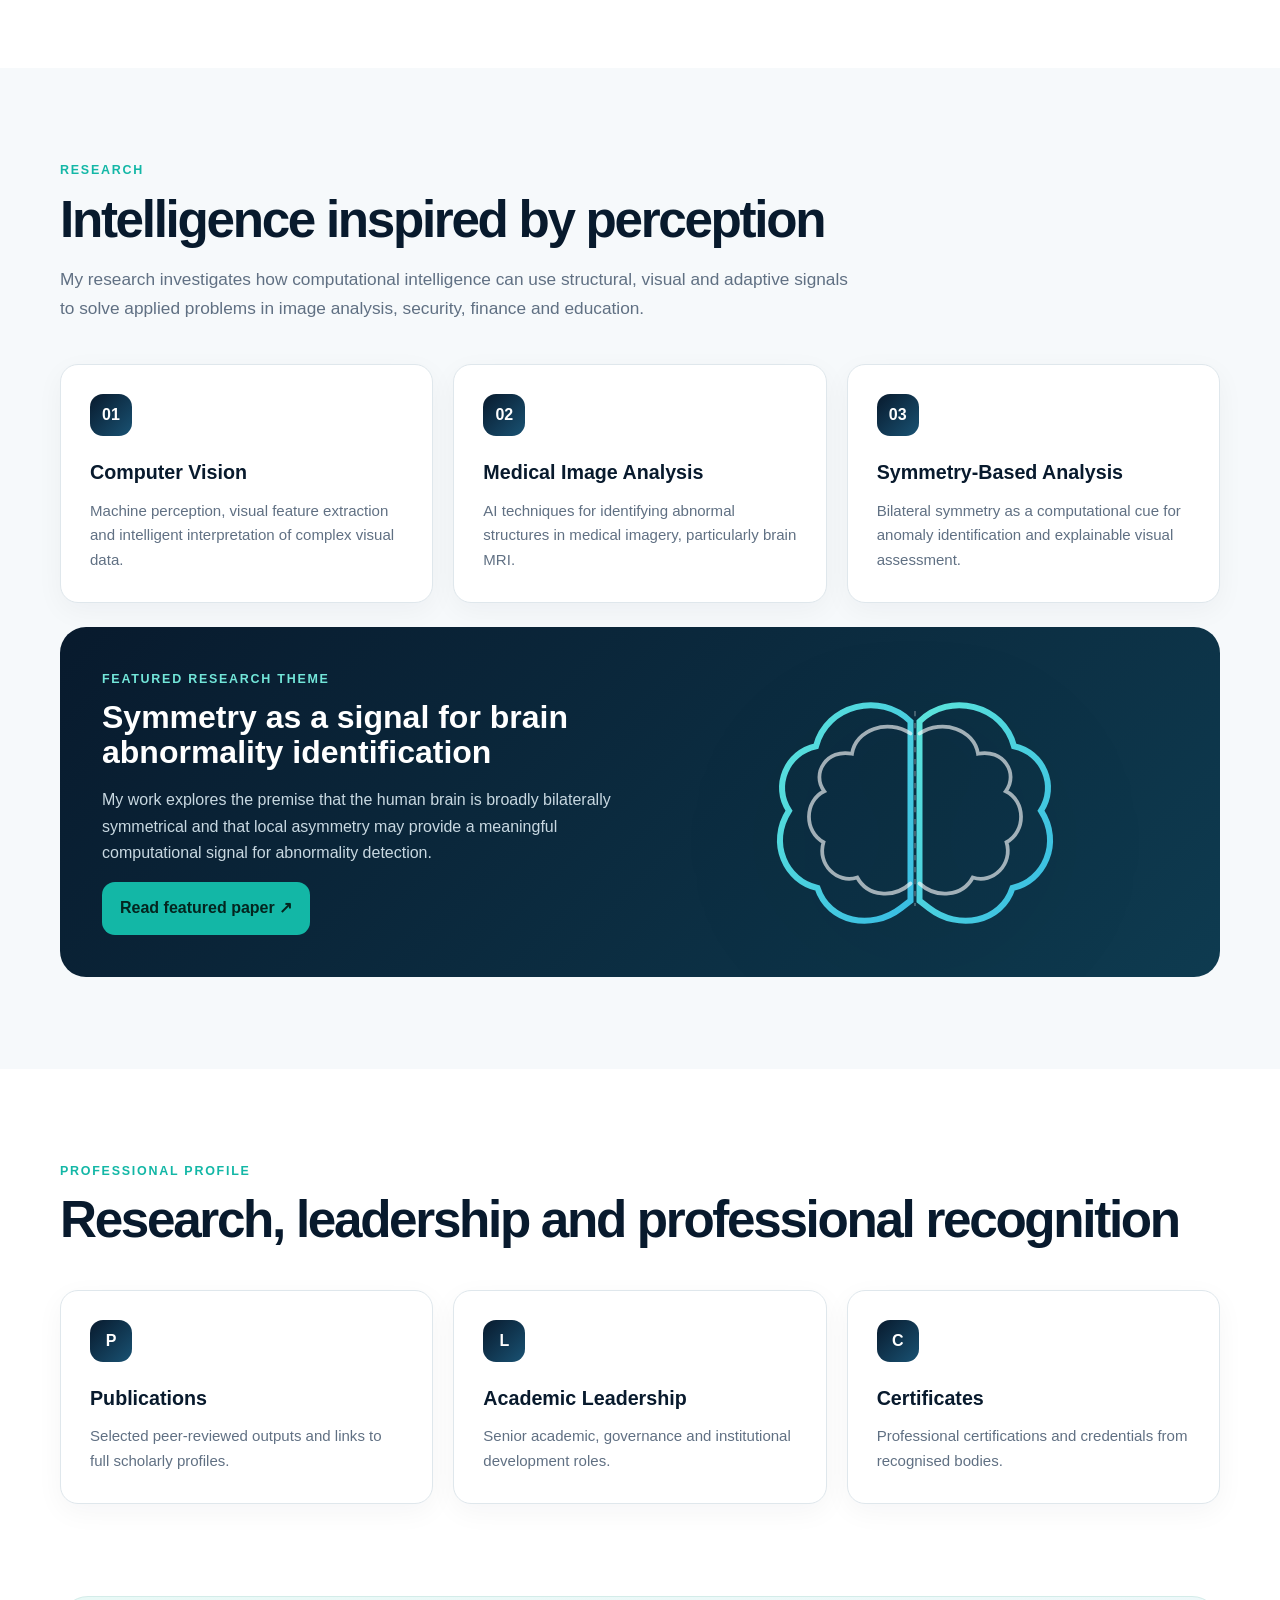
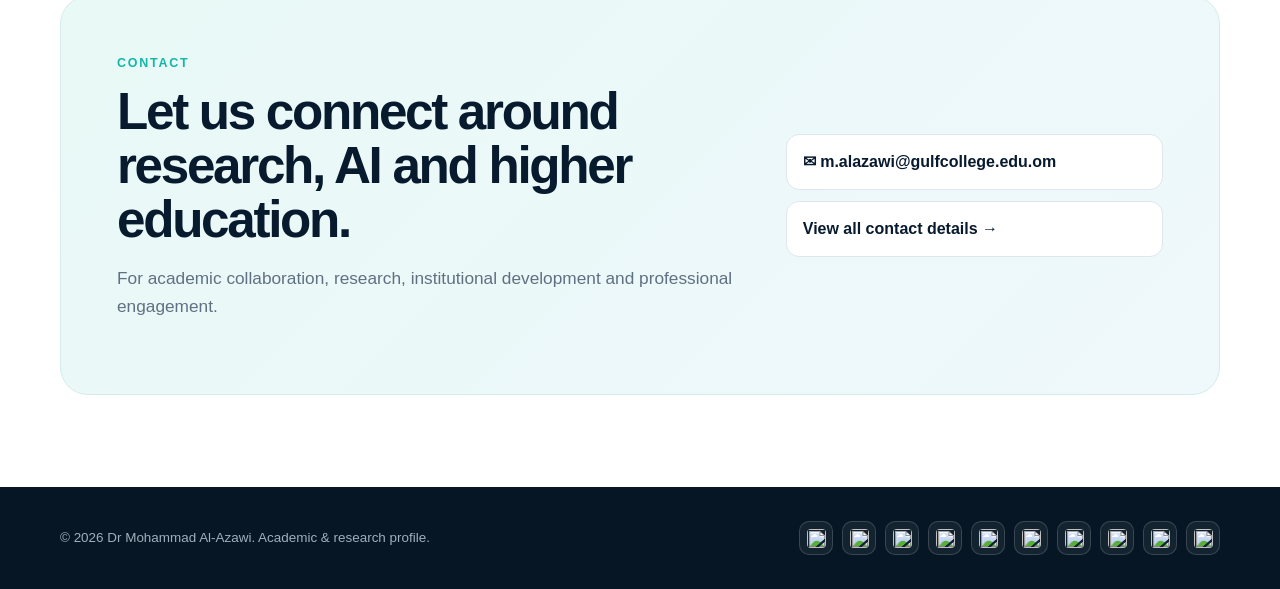
==== commit c355434d: "v2" ====
--- a/index.html
+++ b/index.html
@@ -1,41 +1,6 @@
-<!doctype html>
-<html lang="en">
-<head>
-<meta charset="utf-8" />
-<meta name="viewport" content="width=device-width,initial-scale=1" />
-<meta name="description" content="Dr Mohammad Al-Azawi — Associate Professor of Artificial Intelligence and Deputy Dean for Academic Affairs, Research and Innovation at Gulf College, Oman." />
-<title>Dr Mohammad Al-Azawi | AI Researcher & Academic Leader</title>
-<style>
-:root{--navy:#081a2d;--navy2:#102943;--teal:#13b7a6;--cyan:#3ad4e4;--ink:#182638;--muted:#607083;--paper:#f6f9fb;--white:#fff;--line:#dfe7ec;--shadow:0 18px 60px rgba(8,26,45,.10);--radius:22px}
-*{box-sizing:border-box} html{scroll-behavior:smooth} body{margin:0;font-family:Inter,ui-sans-serif,-apple-system,BlinkMacSystemFont,"Segoe UI",Roboto,Arial,sans-serif;color:var(--ink);background:var(--white);line-height:1.65} a{color:inherit;text-decoration:none} button,a{transition:.22s ease} .wrap{width:min(1160px,92%);margin:auto}
-.nav{position:sticky;top:0;z-index:30;background:rgba(255,255,255,.91);backdrop-filter:blur(18px);border-bottom:1px solid rgba(223,231,236,.8)} .nav-inner{height:76px;display:flex;align-items:center;justify-content:space-between;gap:24px}.brand{display:flex;align-items:center;gap:12px;font-weight:800;color:var(--navy);letter-spacing:-.02em}.mark{width:42px;height:42px;border-radius:14px;background:linear-gradient(135deg,var(--navy),var(--teal));display:grid;place-items:center;color:white;font-weight:800;box-shadow:0 10px 25px rgba(19,183,166,.23)} .menu{display:flex;align-items:center;gap:24px;font-size:.92rem;font-weight:650;color:#405064}.menu a:hover{color:var(--teal)} .nav-cta{background:var(--navy);color:#fff!important;padding:10px 16px;border-radius:12px}.mobile{display:none;border:0;background:none;font-size:1.5rem}
-.hero{position:relative;overflow:hidden;background:linear-gradient(135deg,#071929 0%,#0b233a 58%,#0e3448 100%);color:white}.hero:before{content:"";position:absolute;width:560px;height:560px;border-radius:50%;right:-220px;top:-180px;background:radial-gradient(circle,rgba(58,212,228,.29),rgba(19,183,166,.05) 50%,transparent 70%)} .hero:after{content:"";position:absolute;left:-140px;bottom:-230px;width:490px;height:490px;border:1px solid rgba(255,255,255,.12);border-radius:50%;box-shadow:0 0 0 52px rgba(255,255,255,.025),0 0 0 104px rgba(255,255,255,.018)} .hero-grid{position:relative;z-index:2;display:grid;grid-template-columns:1.22fr .78fr;gap:60px;align-items:center;min-height:720px;padding:92px 0}.eyebrow{display:inline-flex;align-items:center;gap:9px;padding:8px 13px;border:1px solid rgba(255,255,255,.2);border-radius:999px;background:rgba(255,255,255,.06);font-size:.8rem;font-weight:700;letter-spacing:.08em;text-transform:uppercase}.dot{width:7px;height:7px;border-radius:50%;background:var(--cyan);box-shadow:0 0 0 5px rgba(58,212,228,.12)} h1{font-size:clamp(3rem,6vw,5.65rem);line-height:.97;letter-spacing:-.055em;margin:26px 0 24px;max-width:830px}.gradient{background:linear-gradient(90deg,#fff,#a7edf0 65%,#58d6ca);-webkit-background-clip:text;background-clip:text;color:transparent}.hero p{max-width:760px;color:#c7d6e1;font-size:1.16rem}.roles{display:flex;flex-wrap:wrap;gap:10px;margin:28px 0 34px}.role{padding:9px 13px;border-radius:10px;background:rgba(255,255,255,.07);border:1px solid rgba(255,255,255,.10);font-size:.88rem}.actions{display:flex;flex-wrap:wrap;gap:13px}.btn{display:inline-flex;align-items:center;justify-content:center;gap:8px;padding:13px 18px;border-radius:13px;font-weight:750}.btn-primary{background:var(--teal);color:#04251f}.btn-primary:hover{transform:translateY(-2px);background:#37d1c0}.btn-ghost{border:1px solid rgba(255,255,255,.22);color:white;background:rgba(255,255,255,.04)}.btn-ghost:hover{background:rgba(255,255,255,.1)}
-.visual{position:relative;min-height:470px;display:grid;place-items:center}.orb{width:360px;height:360px;border-radius:50%;background:radial-gradient(circle at 35% 30%,rgba(58,212,228,.95),rgba(19,183,166,.42) 23%,rgba(10,36,59,.25) 60%,rgba(255,255,255,.03) 72%);border:1px solid rgba(255,255,255,.18);box-shadow:0 0 0 26px rgba(255,255,255,.025),0 0 0 52px rgba(255,255,255,.016),0 50px 110px rgba(0,0,0,.28);position:relative;display:grid;place-items:center}.orb:before,.orb:after{content:"";position:absolute;border-radius:50%;border:1px dashed rgba(255,255,255,.27);inset:35px;animation:spin 22s linear infinite}.orb:after{inset:74px;animation-direction:reverse;animation-duration:15s}.monogram{font-size:6rem;font-weight:850;letter-spacing:-.09em;color:white;text-shadow:0 12px 44px rgba(0,0,0,.25);z-index:2}.node{position:absolute;width:12px;height:12px;border-radius:50%;background:#fff;box-shadow:0 0 0 7px rgba(58,212,228,.16)}.n1{top:20%;left:6%}.n2{right:1%;top:44%}.n3{left:22%;bottom:3%}.float-card{position:absolute;background:rgba(255,255,255,.09);border:1px solid rgba(255,255,255,.15);backdrop-filter:blur(12px);border-radius:16px;padding:13px 15px;color:#eaf7fa;font-size:.82rem;box-shadow:0 20px 50px rgba(0,0,0,.15)}.fc1{top:44px;right:0}.fc2{bottom:44px;left:-12px}@keyframes spin{to{transform:rotate(360deg)}}
-.stats{margin-top:-35px;position:relative;z-index:5}.stats-grid{background:white;border:1px solid var(--line);box-shadow:var(--shadow);border-radius:18px;display:grid;grid-template-columns:repeat(4,1fr);overflow:hidden}.stat{padding:27px 24px;text-align:center}.stat+.stat{border-left:1px solid var(--line)}.stat strong{display:block;color:var(--navy);font-size:1.55rem}.stat span{font-size:.83rem;color:var(--muted)}
-section{padding:96px 0}.kicker{color:var(--teal);font-size:.78rem;font-weight:800;letter-spacing:.14em;text-transform:uppercase}.section-title{font-size:clamp(2.2rem,4vw,3.6rem);line-height:1.06;letter-spacing:-.045em;color:var(--navy);margin:12px 0 18px}.lead{max-width:760px;color:var(--muted);font-size:1.08rem}.about-grid{display:grid;grid-template-columns:.9fr 1.1fr;gap:58px;align-items:start}.about-panel{background:var(--paper);border:1px solid var(--line);border-radius:var(--radius);padding:34px;position:sticky;top:108px}.quote{font-size:1.35rem;line-height:1.45;color:var(--navy);font-weight:700;letter-spacing:-.02em}.mini{display:grid;gap:16px;margin-top:28px}.mini-row{display:flex;gap:12px;align-items:flex-start}.mini-icon{width:36px;height:36px;flex:0 0 36px;border-radius:11px;background:#e3f8f5;color:#078b7d;display:grid;place-items:center;font-weight:800}.mini b{display:block;font-size:.9rem;color:var(--navy)}.mini span{font-size:.84rem;color:var(--muted)}.body-copy p{color:#506174}.chips{display:flex;flex-wrap:wrap;gap:10px;margin-top:27px}.chip{background:#eef8f7;border:1px solid #cdeee8;color:#087f74;border-radius:999px;padding:8px 12px;font-weight:700;font-size:.82rem}
-.research{background:var(--paper)}.cards{display:grid;grid-template-columns:repeat(3,1fr);gap:20px;margin-top:42px}.card{background:white;border:1px solid var(--line);border-radius:18px;padding:29px;box-shadow:0 8px 28px rgba(8,26,45,.045)}.card:hover{transform:translateY(-4px);box-shadow:var(--shadow)}.card-num{width:42px;height:42px;border-radius:13px;background:linear-gradient(135deg,var(--navy),#195273);color:white;display:grid;place-items:center;font-weight:800}.card h3{color:var(--navy);font-size:1.23rem;margin:20px 0 10px}.card p{color:var(--muted);font-size:.94rem;margin:0}.feature{margin-top:24px;display:grid;grid-template-columns:1fr 1fr;gap:24px;background:linear-gradient(135deg,var(--navy),#0e3b50);border-radius:26px;padding:42px;color:white;align-items:center;overflow:hidden;position:relative}.feature h3{font-size:2rem;line-height:1.12;margin:10px 0 15px}.feature p{color:#c8d8e1}.brain{min-height:250px;position:relative;display:grid;place-items:center}.brain svg{width:min(100%,330px);filter:drop-shadow(0 25px 45px rgba(0,0,0,.26))}
-.pub-list{display:grid;gap:16px;margin-top:42px}.pub{display:grid;grid-template-columns:72px 1fr auto;gap:22px;align-items:center;padding:24px;border:1px solid var(--line);border-radius:18px;background:white}.year{width:62px;height:62px;border-radius:15px;background:var(--paper);display:grid;place-items:center;font-weight:800;color:var(--navy)}.pub h3{font-size:1.08rem;margin:0 0 6px;color:var(--navy)}.pub p{font-size:.88rem;color:var(--muted);margin:0}.arrow{width:40px;height:40px;border-radius:50%;border:1px solid var(--line);display:grid;place-items:center;color:var(--navy)}.pub:hover .arrow{background:var(--navy);color:white}
-.leadership{background:var(--navy);color:white}.leadership .section-title{color:white}.leadership .lead{color:#c6d6df}.timeline{display:grid;grid-template-columns:repeat(4,1fr);gap:16px;margin-top:46px}.t-item{padding:27px;border:1px solid rgba(255,255,255,.13);border-radius:18px;background:rgba(255,255,255,.045)}.t-item small{color:#71dfd3;font-weight:800}.t-item h3{font-size:1.05rem;margin:14px 0 8px}.t-item p{font-size:.88rem;color:#bdcbd5;margin:0}
-.activities-grid{display:grid;grid-template-columns:repeat(2,1fr);gap:20px;margin-top:42px}.activity{border:1px solid var(--line);border-radius:18px;padding:29px;display:flex;gap:18px}.activity-icon{width:48px;height:48px;flex:0 0 48px;border-radius:14px;background:#e8f8f6;color:#078b7d;display:grid;place-items:center;font-size:1.2rem}.activity h3{margin:0 0 6px;color:var(--navy)}.activity p{margin:0;color:var(--muted);font-size:.92rem}
-.contact{padding-top:0}.contact-box{background:linear-gradient(135deg,#e8f9f6,#eff8fb);border:1px solid #d4ece9;border-radius:28px;padding:56px;display:grid;grid-template-columns:1.25fr .75fr;gap:40px;align-items:center}.contact-box h2{font-size:clamp(2.2rem,4vw,3.5rem);line-height:1.05;color:var(--navy);letter-spacing:-.045em;margin:12px 0}.contact-links{display:grid;gap:11px}.contact-link{background:white;border:1px solid var(--line);padding:14px 16px;border-radius:13px;font-weight:700;color:var(--navy)}.contact-link:hover{transform:translateX(4px);border-color:#9adfd7}.footer{background:#061624;color:#9fb0bd;padding:34px 0}.footer-inner{display:flex;justify-content:space-between;gap:20px;align-items:center;font-size:.84rem}.social{display:flex;gap:15px}.social a:hover{color:white}
-.reveal{opacity:0;transform:translateY(18px);transition:.7s ease}.reveal.visible{opacity:1;transform:none}
-@media(max-width:900px){.menu{display:none;position:absolute;left:0;right:0;top:76px;background:white;padding:20px 4%;flex-direction:column;align-items:flex-start;border-bottom:1px solid var(--line)}.menu.open{display:flex}.mobile{display:block}.hero-grid,.about-grid,.feature,.contact-box{grid-template-columns:1fr}.hero-grid{padding:70px 0 85px;min-height:auto}.visual{min-height:390px}.about-panel{position:relative;top:0}.cards{grid-template-columns:1fr 1fr}.timeline{grid-template-columns:1fr 1fr}.stats-grid{grid-template-columns:1fr 1fr}.stat:nth-child(3){border-left:0;border-top:1px solid var(--line)}.stat:nth-child(4){border-top:1px solid var(--line)}.pub{grid-template-columns:62px 1fr}.pub .arrow{display:none}}
-@media(max-width:620px){h1{font-size:3.2rem}.visual{min-height:330px}.orb{width:270px;height:270px}.monogram{font-size:4.5rem}.fc1{right:3px}.fc2{left:3px}.cards,.timeline,.activities-grid{grid-template-columns:1fr}.stats{margin-top:-25px}.stats-grid{grid-template-columns:1fr 1fr}.stat{padding:20px 13px}.feature,.contact-box{padding:30px}.pub{padding:18px;gap:14px}.year{width:56px;height:56px}.footer-inner{flex-direction:column;align-items:flex-start}}
-</style>
-</head>
-<body>
-<nav class="nav"><div class="wrap nav-inner"><a class="brand" href="#home"><span class="mark">MA</span><span>Dr Mohammad Al-Azawi</span></a><button class="mobile" id="mobile" aria-label="Open menu">☰</button><div class="menu" id="menu"><a href="#about">About</a><a href="#research">Research</a><a href="#publications">Publications</a><a href="#leadership">Leadership</a><a href="#activities">Professional Activities</a><a class="nav-cta" href="#contact">Contact</a></div></div></nav>
-<header class="hero" id="home"><div class="wrap hero-grid"><div><span class="eyebrow"><span class="dot"></span> Artificial Intelligence · Higher Education</span><h1><span class="gradient">Research. Lead. Transform.</span></h1><p>I am Dr Mohammad Al-Azawi, Associate Professor of Artificial Intelligence and Deputy Dean for Academic Affairs, Research and Innovation at Gulf College, Oman. My work connects AI research, academic excellence and institutional transformation.</p><div class="roles"><span class="role">Artificial Intelligence</span><span class="role">Computer Vision</span><span class="role">Academic Leadership</span><span class="role">Research & Innovation</span></div><div class="actions"><a class="btn btn-primary" href="#research">Explore my research →</a><a class="btn btn-ghost" href="https://scholar.google.com/citations?hl=en&user=gZkc7AEAAAAJ" target="_blank" rel="noopener">Google Scholar ↗</a></div></div><div class="visual" aria-label="Abstract artificial intelligence visual"><div class="orb"><span class="monogram">MA</span><span class="node n1"></span><span class="node n2"></span><span class="node n3"></span></div><div class="float-card fc1">AI · Computer Vision · ML</div><div class="float-card fc2">Muscat, Sultanate of Oman</div></div></div></header>
-<div class="stats"><div class="wrap stats-grid"><div class="stat"><strong>24+ years</strong><span>Higher education experience</span></div><div class="stat"><strong>AI & Vision</strong><span>Core research specialism</span></div><div class="stat"><strong>PhD</strong><span>Artificial Intelligence</span></div><div class="stat"><strong>Research → Impact</strong><span>Academic leadership focus</span></div></div></div>
-<section id="about"><div class="wrap about-grid"><aside class="about-panel reveal"><div class="kicker">Academic profile</div><p class="quote">“I believe research, teaching, community and industry engagement become most valuable when they operate as one connected academic ecosystem.”</p><div class="mini"><div class="mini-row"><span class="mini-icon">AI</span><div><b>Associate Professor</b><span>Artificial Intelligence</span></div></div><div class="mini-row"><span class="mini-icon">GC</span><div><b>Deputy Dean</b><span>Academic Affairs, Research and Innovation</span></div></div><div class="mini-row"><span class="mini-icon">OM</span><div><b>Based in Muscat</b><span>Sultanate of Oman</span></div></div></div></aside><div class="body-copy reveal"><div class="kicker">About me</div><h2 class="section-title">AI researcher and academic leader</h2><p>Dr Mohammad Al-Azawi is an Associate Professor of Artificial Intelligence and Deputy Dean for Academic Affairs, Research and Innovation at Gulf College. His academic career combines artificial intelligence, computer vision and data science research with institutional leadership in academic affairs, research, innovation, quality enhancement and strategic development.</p><p>His research is particularly concerned with applying concepts inspired by human perception to machine vision. A major strand of his work examines symmetry and saliency as computational cues for identifying abnormalities in medical images, particularly brain MRI.</p><p>Alongside research, Dr Al-Azawi contributes to academic strategy, programme enhancement, quality and accreditation, institutional effectiveness, research culture, partnerships and innovation. His professional philosophy emphasises evidence-based enhancement and the integration of research, teaching and external engagement.</p><p>He holds a PhD in Artificial Intelligence from De Montfort University, a Master's degree in Computer Engineering from the University of Baghdad, and a Bachelor's degree in Electrical Engineering from Al-Mustansiriyah University.</p><div class="chips"><span class="chip">Artificial Intelligence</span><span class="chip">Computer Vision</span><span class="chip">Medical Imaging</span><span class="chip">Machine Learning</span><span class="chip">AI in Education</span><span class="chip">Institutional Effectiveness</span></div></div></div></section>
-<section class="research" id="research"><div class="wrap"><div class="kicker">Research</div><h2 class="section-title">Intelligence inspired by perception</h2><p class="lead">My research investigates how computational intelligence can use structural, visual and adaptive signals to solve applied problems in image analysis, security, finance and education.</p><div class="cards"><article class="card reveal"><span class="card-num">01</span><h3>Computer Vision</h3><p>Machine perception, visual feature extraction, image analysis and intelligent interpretation of complex visual data.</p></article><article class="card reveal"><span class="card-num">02</span><h3>Medical Image Analysis</h3><p>AI-based techniques for identifying abnormal structures in medical imagery, with a particular focus on brain MRI.</p></article><article class="card reveal"><span class="card-num">03</span><h3>Symmetry-Based Analysis</h3><p>Using bilateral symmetry as a computational cue for anomaly identification and explainable visual assessment.</p></article><article class="card reveal"><span class="card-num">04</span><h3>Machine Learning</h3><p>Classification, pattern recognition, adaptive models and applied learning systems for real-world decision problems.</p></article><article class="card reveal"><span class="card-num">05</span><h3>AI in Education</h3><p>Responsible generative AI, academic quality, learning enhancement and institutional uses of artificial intelligence.</p></article><article class="card reveal"><span class="card-num">06</span><h3>Applied AI</h3><p>Emerging work spanning fraud detection, concept drift, intelligent security and data-driven institutional systems.</p></article></div><div class="feature reveal"><div><div class="kicker" style="color:#72e6d9">Featured research theme</div><h3>Symmetry as a signal for brain abnormality identification</h3><p>My work explores the premise that the human brain is broadly bilaterally symmetrical and that local asymmetry may provide a meaningful computational signal for abnormality detection. This research direction combines image analysis, machine learning and human-inspired visual reasoning.</p><a class="btn btn-primary" href="https://doi.org/10.1007/s11042-022-12197-4" target="_blank" rel="noopener">Read featured paper ↗</a></div><div class="brain"><svg viewBox="0 0 440 330" role="img" aria-label="Stylised symmetrical brain illustration"><defs><linearGradient id="g" x1="0" y1="0" x2="1" y2="1"><stop stop-color="#5ce4db"/><stop offset="1" stop-color="#38bce3"/></linearGradient></defs><path d="M214 58C174 18 102 36 88 91c-39 8-58 53-36 86-28 43-4 94 38 103 15 46 72 57 111 27l13-10V58Z" fill="none" stroke="url(#g)" stroke-width="8"/><path d="M226 58c40-40 112-22 126 33 39 8 58 53 36 86 28 43 4 94-38 103-15 46-72 57-111 27l-13-10V58Z" fill="none" stroke="url(#g)" stroke-width="8"/><path d="M214 74c-31-20-73-5-78 27-33-7-55 26-37 50-27 13-27 54-1 68-9 29 18 56 45 47 14 26 49 28 71 8M226 74c31-20 73-5 78 27 33-7 55 26 37 50 27 13 27 54 1 68 9 29-18 56-45 47-14 26-49 28-71 8" fill="none" stroke="rgba(255,255,255,.62)" stroke-width="5" stroke-linecap="round"/><path d="M214 104c-22-13-48-2-48 19-22-5-34 17-19 31-19 15-8 41 13 40-6 22 20 34 36 18M226 104c22-13 48-2 48 19 22-5 34 17 19 31 19 15 8 41-13 40 6 22-20 34-36 18" fill="none" stroke="rgba(255,255,255,.34)" stroke-width="4" stroke-linecap="round"/><line x1="220" y1="44" x2="220" y2="304" stroke="rgba(255,255,255,.32)" stroke-dasharray="7 9" stroke-width="2"/></svg></div></div></div></section>
-<section id="publications"><div class="wrap"><div class="kicker">Selected publications</div><h2 class="section-title">Research contributions</h2><p class="lead">Selected work reflecting my interests in computer vision, medical image analysis and applied machine learning.</p><div class="pub-list"><a class="pub reveal" href="https://doi.org/10.1007/s11042-022-12197-4" target="_blank" rel="noopener"><span class="year">2023</span><div><h3>Symmetry-based brain abnormality identification in Magnetic Resonance Images (MRI)</h3><p>Multimedia Tools and Applications · Springer Nature</p></div><span class="arrow">↗</span></a><a class="pub reveal" href="https://scholar.google.com/citations?hl=en&user=gZkc7AEAAAAJ" target="_blank" rel="noopener"><span class="year">2022</span><div><h3>Symmetry-Based Brain Abnormality Detection Using Machine Learning</h3><p>Inteligencia Artificial</p></div><span class="arrow">↗</span></a><a class="pub reveal" href="https://scholar.google.com/citations?hl=en&user=gZkc7AEAAAAJ" target="_blank" rel="noopener"><span class="year">2021</span><div><h3>Saliency-Based Brain Abnormality Identification in MRI</h3><p>Scientific Visualization</p></div><span class="arrow">↗</span></a></div><div class="actions" style="margin-top:28px"><a class="btn" style="background:var(--navy);color:white" href="https://scholar.google.com/citations?hl=en&user=gZkc7AEAAAAJ" target="_blank" rel="noopener">View complete Google Scholar profile ↗</a><a class="btn" style="border:1px solid var(--line);color:var(--navy)" href="https://orcid.org/0000-0003-3073-610X" target="_blank" rel="noopener">ORCID ↗</a></div></div></section>
-<section class="leadership" id="leadership"><div class="wrap"><div class="kicker" style="color:#72e6d9">Academic leadership</div><h2 class="section-title">Building systems for academic excellence</h2><p class="lead">My leadership work spans academic governance, quality enhancement, strategic planning, research culture and institutional innovation.</p><div class="timeline"><article class="t-item reveal"><small>Academic Affairs</small><h3>Academic quality and provision</h3><p>Academic planning, programme enhancement, regulations, teaching and learning, and evidence-based academic decision-making.</p></article><article class="t-item reveal"><small>Research & Innovation</small><h3>Research culture and impact</h3><p>Institutional research strategy, research capability, collaboration, innovation and the translation of research into broader impact.</p></article><article class="t-item reveal"><small>Quality</small><h3>Institutional effectiveness</h3><p>Accreditation, self-assessment, ADRI-informed enhancement, evidence architecture and effectiveness monitoring.</p></article><article class="t-item reveal"><small>Strategy</small><h3>Transformation and partnerships</h3><p>Strategic planning, KPI frameworks, international collaboration, professional engagement and institutional capacity building.</p></article></div></div></section>
-<section id="activities"><div class="wrap"><div class="kicker">Professional activities</div><h2 class="section-title">Beyond research and teaching</h2><p class="lead">I contribute to the wider academic community through peer review, research evaluation, quality enhancement, collaboration and professional development.</p><div class="activities-grid"><article class="activity reveal"><span class="activity-icon">✦</span><div><h3>Journal & Conference Reviewing</h3><p>Peer-review activity in artificial intelligence, multimedia, computer vision and related computational disciplines.</p></div></article><article class="activity reveal"><span class="activity-icon">◎</span><div><h3>Research Evaluation</h3><p>Evaluation of research manuscripts, projects and scholarly contributions with an emphasis on novelty, rigour and practical significance.</p></div></article><article class="activity reveal"><span class="activity-icon">△</span><div><h3>Quality & Accreditation</h3><p>Institutional self-assessment, accreditation readiness, academic quality, evidence evaluation and continuous enhancement.</p></div></article><article class="activity reveal"><span class="activity-icon">↗</span><div><h3>Academic Collaboration</h3><p>International partnerships, industry engagement and collaborative initiatives connecting higher education, research and innovation.</p></div></article></div></div></section>
-<section class="contact" id="contact"><div class="wrap"><div class="contact-box reveal"><div><div class="kicker">Contact</div><h2>Let us connect around research, AI and higher education.</h2><p class="lead">For academic collaboration, research, institutional development and professional engagement.</p></div><div class="contact-links"><a class="contact-link" href="mailto:m.alazawi@gulfcollege.edu.om">✉ m.alazawi@gulfcollege.edu.om</a><a class="contact-link" href="https://om.linkedin.com/in/mohammad-al-azawi" target="_blank" rel="noopener">in LinkedIn ↗</a><a class="contact-link" href="https://www.researchgate.net/profile/Mohammad-Al-Azawi" target="_blank" rel="noopener">ResearchGate ↗</a><a class="contact-link" href="https://orcid.org/0000-0003-3073-610X" target="_blank" rel="noopener">ORCID ↗</a></div></div></div></section>
-<footer class="footer"><div class="wrap footer-inner"><div>© <span id="year"></span> Dr Mohammad Al-Azawi. Academic & research profile.</div><div class="social"><a href="https://scholar.google.com/citations?hl=en&user=gZkc7AEAAAAJ" target="_blank" rel="noopener">Scholar</a><a href="https://orcid.org/0000-0003-3073-610X" target="_blank" rel="noopener">ORCID</a><a href="https://om.linkedin.com/in/mohammad-al-azawi" target="_blank" rel="noopener">LinkedIn</a></div></div></footer>
-<script>
-const menu=document.getElementById('menu'),mobile=document.getElementById('mobile');mobile.addEventListener('click',()=>menu.classList.toggle('open'));menu.querySelectorAll('a').forEach(a=>a.addEventListener('click',()=>menu.classList.remove('open')));document.getElementById('year').textContent=new Date().getFullYear();const io=new IntersectionObserver(es=>es.forEach(e=>{if(e.isIntersecting)e.target.classList.add('visible')}),{threshold:.12});document.querySelectorAll('.reveal').forEach(el=>io.observe(el));
-</script>
-</body>
-</html>
+<!DOCTYPE html>
+<html lang="en"><head><meta charset="utf-8"/><meta content="width=device-width,initial-scale=1" name="viewport"/><meta content="Dr Mohammad Al-Azawi — Associate Professor of Artificial Intelligence and Deputy Dean for Academic Affairs, Research and Innovation at Gulf College, Oman." name="description"/><title>Dr Mohammad Al-Azawi | AI Researcher &amp; Academic Leader</title><link href="assets/style.css" rel="stylesheet"/></head><body><nav class="nav"><div class="wrap nav-inner"><a class="brand" href="index.html"><span class="mark">MA</span><span>Dr Mohammad Al-Azawi</span></a><button aria-label="Open menu" class="mobile" id="mobile">☰</button><div class="menu" id="menu"><a class="active" href="index.html">Home</a><a href="about.html">About</a><a href="research.html">Research &amp; Publications</a><a href="leadership.html">Leadership</a><a href="quality.html">QA</a><a href="teaching.html">Teaching</a><a href="professional.html">Professional</a><a href="activities.html">Activities</a><a href="certificates.html">Certificates</a><a href="media.html">Media</a><a class="nav-cta" href="contact.html">Contact</a></div></div></nav><header class="hero"><div class="wrap hero-grid"><div><span class="eyebrow"><span class="dot"></span> Artificial Intelligence · Higher Education</span><h1><span class="gradient">Research. Lead. Transform.</span></h1><p>I am Dr Mohammad Al-Azawi, Associate Professor of Artificial Intelligence and Deputy Dean for Academic Affairs, Research and Innovation at Gulf College, Oman. My work connects AI research, academic excellence and institutional transformation.</p><div class="roles"><span class="role">Artificial Intelligence</span><span class="role">Computer Vision</span><span class="role">Academic Leadership</span><span class="role">Research &amp; Innovation</span></div><div class="actions"><a class="btn btn-primary" href="research.html">Explore my research →</a><a class="btn btn-ghost" href="https://scholar.google.com/citations?hl=en&amp;user=gZkc7AEAAAAJ" rel="noopener" target="_blank">Google Scholar ↗</a></div></div><div class="visual"><div class="portrait-shell"><img alt="Dr Mohammad Al-Azawi" src="assets/images/portrait.jpg"/></div><div class="float-card fc1">AI · Computer Vision · ML</div><div class="float-card fc2">Muscat, Sultanate of Oman</div></div></div></header><div class="stats"><div class="wrap stats-grid"><div class="stat"><strong>24+ years</strong><span>Higher education experience</span></div><div class="stat"><strong>18+ years</strong><span>Academic experience in Oman</span></div><div class="stat"><strong>AI &amp; Vision</strong><span>Core research specialism</span></div><div class="stat"><strong>Research → Impact</strong><span>Academic leadership focus</span></div></div></div>
+<section><div class="wrap about-grid"><aside class="about-panel reveal"><div class="kicker">Academic profile</div><p class="quote">“Research, teaching, community and industry engagement become most valuable when they operate as one connected academic ecosystem.”</p><div class="mini"><div class="mini-row"><span class="mini-icon">AI</span><div><b>Associate Professor</b><span>Artificial Intelligence</span></div></div><div class="mini-row"><span class="mini-icon">GC</span><div><b>Deputy Dean</b><span>Academic Affairs, Research and Innovation</span></div></div><div class="mini-row"><span class="mini-icon">OM</span><div><b>Based in Muscat</b><span>Sultanate of Oman</span></div></div></div></aside><div class="body-copy reveal"><div class="kicker">About me</div><h2 class="section-title">AI researcher and academic leader</h2><p>My academic career combines artificial intelligence, computer vision and data science research with institutional leadership in academic affairs, research, innovation, quality enhancement and strategic development.</p><p>A major strand of my research examines symmetry and saliency as computational cues for identifying abnormalities in medical images, particularly brain MRI.</p><p>Alongside research, I contribute to academic strategy, programme enhancement, quality and accreditation, institutional effectiveness, research culture, partnerships and innovation.</p><div class="chips"><span class="chip">Artificial Intelligence</span><span class="chip">Computer Vision</span><span class="chip">Medical Imaging</span><span class="chip">Machine Learning</span><span class="chip">AI in Education</span><span class="chip">Institutional Effectiveness</span></div><div class="actions" style="margin-top:28px"><a class="btn btn-dark" href="about.html">More about me →</a></div></div></div></section>
+<section class="paper"><div class="wrap"><div class="kicker">Research</div><h2 class="section-title">Intelligence inspired by perception</h2><p class="lead">My research investigates how computational intelligence can use structural, visual and adaptive signals to solve applied problems in image analysis, security, finance and education.</p><div class="cards"><article class="card reveal"><span class="card-num">01</span><h3>Computer Vision</h3><p>Machine perception, visual feature extraction and intelligent interpretation of complex visual data.</p></article><article class="card reveal"><span class="card-num">02</span><h3>Medical Image Analysis</h3><p>AI techniques for identifying abnormal structures in medical imagery, particularly brain MRI.</p></article><article class="card reveal"><span class="card-num">03</span><h3>Symmetry-Based Analysis</h3><p>Bilateral symmetry as a computational cue for anomaly identification and explainable visual assessment.</p></article></div><div class="feature reveal"><div><div class="kicker" style="color:#72e6d9">Featured research theme</div><h3>Symmetry as a signal for brain abnormality identification</h3><p>My work explores the premise that the human brain is broadly bilaterally symmetrical and that local asymmetry may provide a meaningful computational signal for abnormality detection.</p><a class="btn btn-primary" href="https://doi.org/10.1007/s11042-022-12197-4" rel="noopener" target="_blank">Read featured paper ↗</a></div><div class="brain"><svg aria-label="Stylised symmetrical brain illustration" role="img" viewbox="0 0 440 330"><defs><lineargradient id="g" x1="0" x2="1" y1="0" y2="1"><stop stop-color="#5ce4db"></stop><stop offset="1" stop-color="#38bce3"></stop></lineargradient></defs><path d="M214 58C174 18 102 36 88 91c-39 8-58 53-36 86-28 43-4 94 38 103 15 46 72 57 111 27l13-10V58Z" fill="none" stroke="url(#g)" stroke-width="8"></path><path d="M226 58c40-40 112-22 126 33 39 8 58 53 36 86 28 43 4 94-38 103-15 46-72 57-111 27l-13-10V58Z" fill="none" stroke="url(#g)" stroke-width="8"></path><path d="M214 74c-31-20-73-5-78 27-33-7-55 26-37 50-27 13-27 54-1 68-9 29 18 56 45 47 14 26 49 28 71 8M226 74c31-20 73-5 78 27 33-7 55 26 37 50 27 13 27 54 1 68 9 29-18 56-45 47-14 26-49 28-71 8" fill="none" stroke="rgba(255,255,255,.62)" stroke-linecap="round" stroke-width="5"></path><line stroke="rgba(255,255,255,.32)" stroke-dasharray="7 9" stroke-width="2" x1="220" x2="220" y1="44" y2="304"></line></svg></div></div></div></section>
+<section><div class="wrap"><div class="kicker">Professional profile</div><h2 class="section-title">Research, leadership and professional recognition</h2><div class="cards"><a class="card reveal" href="publications.html"><span class="card-num">P</span><h3>Publications</h3><p>Selected peer-reviewed outputs and links to full scholarly profiles.</p></a><a class="card reveal" href="leadership.html"><span class="card-num">L</span><h3>Academic Leadership</h3><p>Senior academic, governance and institutional development roles.</p></a><a class="card reveal" href="certificates.html"><span class="card-num">C</span><h3>Certificates</h3><p>Professional certifications and credentials from recognised bodies.</p></a></div></div></section>
+<section style="padding-top:0"><div class="wrap"><div class="contact-box reveal"><div><div class="kicker">Contact</div><h2>Let us connect around research, AI and higher education.</h2><p class="lead">For academic collaboration, research, institutional development and professional engagement.</p></div><div class="contact-links"><a class="contact-link" href="mailto:m.alazawi@gulfcollege.edu.om">✉ m.alazawi@gulfcollege.edu.om</a><a class="contact-link" href="contact.html">View all contact details →</a></div></div></div></section><footer class="footer"><div class="wrap footer-inner"><div>© <span data-year=""></span> Dr Mohammad Al-Azawi. Academic &amp; research profile.</div><div class="social"><a href="https://scholar.google.com/citations?hl=en&amp;user=gZkc7AEAAAAJ" rel="noopener" target="_blank">Scholar</a><a href="https://orcid.org/0000-0003-3073-610X" rel="noopener" target="_blank">ORCID</a><a href="https://om.linkedin.com/in/mohammad-al-azawi" rel="noopener" target="_blank">LinkedIn</a></div></div></footer><script src="assets/main.js"></script></body></html>
--- a/assets/style.css
+++ b/assets/style.css
@@ -0,0 +1,30 @@
+
+:root{--navy:#081a2d;--navy2:#102943;--teal:#13b7a6;--cyan:#3ad4e4;--ink:#182638;--muted:#607083;--paper:#f6f9fb;--white:#fff;--line:#dfe7ec;--shadow:0 18px 60px rgba(8,26,45,.10);--radius:22px}
+*{box-sizing:border-box}html{scroll-behavior:smooth}body{margin:0;font-family:Inter,ui-sans-serif,-apple-system,BlinkMacSystemFont,"Segoe UI",Roboto,Arial,sans-serif;color:var(--ink);background:var(--white);line-height:1.65}a{color:inherit;text-decoration:none}button,a,.card,.pub,.profile-card,.certificate-card{transition:.22s ease}.wrap{width:min(1160px,92%);margin:auto}
+.nav{position:sticky;top:0;z-index:50;background:rgba(255,255,255,.91);backdrop-filter:blur(18px);border-bottom:1px solid rgba(223,231,236,.8)}.nav-inner{min-height:76px;display:flex;align-items:center;justify-content:space-between;gap:24px}.brand{display:flex;align-items:center;gap:12px;font-weight:800;color:var(--navy);letter-spacing:-.02em}.mark{width:42px;height:42px;border-radius:14px;background:linear-gradient(135deg,var(--navy),var(--teal));display:grid;place-items:center;color:white;font-weight:800;box-shadow:0 10px 25px rgba(19,183,166,.23)}.menu{display:flex;align-items:center;gap:18px;font-size:.88rem;font-weight:650;color:#405064}.menu a:hover,.menu a.active{color:var(--teal)}.nav-cta{background:var(--navy);color:#fff!important;padding:10px 16px;border-radius:12px}.mobile{display:none;border:0;background:none;font-size:1.5rem}
+.hero,.page-hero{position:relative;overflow:hidden;background:linear-gradient(135deg,#071929 0%,#0b233a 58%,#0e3448 100%);color:white}.hero:before,.page-hero:before{content:"";position:absolute;width:560px;height:560px;border-radius:50%;right:-220px;top:-180px;background:radial-gradient(circle,rgba(58,212,228,.29),rgba(19,183,166,.05) 50%,transparent 70%)}.hero:after,.page-hero:after{content:"";position:absolute;left:-140px;bottom:-230px;width:490px;height:490px;border:1px solid rgba(255,255,255,.12);border-radius:50%;box-shadow:0 0 0 52px rgba(255,255,255,.025),0 0 0 104px rgba(255,255,255,.018)}
+.hero-grid{position:relative;z-index:2;display:grid;grid-template-columns:1.22fr .78fr;gap:60px;align-items:center;min-height:720px;padding:92px 0}.page-hero .wrap{position:relative;z-index:2;padding:92px 0 82px}.eyebrow{display:inline-flex;align-items:center;gap:9px;padding:8px 13px;border:1px solid rgba(255,255,255,.2);border-radius:999px;background:rgba(255,255,255,.06);font-size:.8rem;font-weight:700;letter-spacing:.08em;text-transform:uppercase}.dot{width:7px;height:7px;border-radius:50%;background:var(--cyan);box-shadow:0 0 0 5px rgba(58,212,228,.12)}h1{font-size:clamp(3rem,6vw,5.65rem);line-height:.97;letter-spacing:-.055em;margin:26px 0 24px;max-width:900px}.page-hero h1{font-size:clamp(3rem,5vw,5rem)}.gradient{background:linear-gradient(90deg,#fff,#a7edf0 65%,#58d6ca);-webkit-background-clip:text;background-clip:text;color:transparent}.hero p,.page-hero p{max-width:790px;color:#c7d6e1;font-size:1.16rem}.roles{display:flex;flex-wrap:wrap;gap:10px;margin:28px 0 34px}.role{padding:9px 13px;border-radius:10px;background:rgba(255,255,255,.07);border:1px solid rgba(255,255,255,.10);font-size:.88rem}.actions{display:flex;flex-wrap:wrap;gap:13px}.btn{display:inline-flex;align-items:center;justify-content:center;gap:8px;padding:13px 18px;border-radius:13px;font-weight:750}.btn-primary{background:var(--teal);color:#04251f}.btn-primary:hover{transform:translateY(-2px);background:#37d1c0}.btn-dark{background:var(--navy);color:#fff}.btn-outline{border:1px solid var(--line);color:var(--navy);background:#fff}.btn-ghost{border:1px solid rgba(255,255,255,.22);color:white;background:rgba(255,255,255,.04)}
+.visual{position:relative;min-height:470px;display:grid;place-items:center}.portrait-shell{width:380px;height:460px;border-radius:38% 38% 24px 24px;overflow:hidden;position:relative;border:1px solid rgba(255,255,255,.18);box-shadow:0 35px 90px rgba(0,0,0,.35)}.portrait-shell img{width:100%;height:100%;object-fit:cover;object-position:center top}.portrait-shell:after{content:"";position:absolute;inset:0;background:linear-gradient(180deg,transparent 60%,rgba(8,26,45,.35))}.float-card{position:absolute;background:rgba(255,255,255,.09);border:1px solid rgba(255,255,255,.15);backdrop-filter:blur(12px);border-radius:16px;padding:13px 15px;color:#eaf7fa;font-size:.82rem;box-shadow:0 20px 50px rgba(0,0,0,.15)}.fc1{top:44px;right:-20px}.fc2{bottom:44px;left:-20px}
+.stats{margin-top:-35px;position:relative;z-index:5}.stats-grid{background:white;border:1px solid var(--line);box-shadow:var(--shadow);border-radius:18px;display:grid;grid-template-columns:repeat(4,1fr);overflow:hidden}.stat{padding:27px 24px;text-align:center}.stat+.stat{border-left:1px solid var(--line)}.stat strong{display:block;color:var(--navy);font-size:1.55rem}.stat span{font-size:.83rem;color:var(--muted)}
+section{padding:92px 0}.kicker{color:var(--teal);font-size:.78rem;font-weight:800;letter-spacing:.14em;text-transform:uppercase}.section-title{font-size:clamp(2.2rem,4vw,3.6rem);line-height:1.06;letter-spacing:-.045em;color:var(--navy);margin:12px 0 18px}.lead{max-width:800px;color:var(--muted);font-size:1.08rem}.paper{background:var(--paper)}.dark{background:var(--navy);color:#fff}.dark .section-title{color:#fff}.dark .lead{color:#c6d6df}
+.about-grid,.split{display:grid;grid-template-columns:.9fr 1.1fr;gap:58px;align-items:start}.about-panel,.side-panel{background:var(--paper);border:1px solid var(--line);border-radius:var(--radius);padding:34px;position:sticky;top:108px}.quote{font-size:1.35rem;line-height:1.45;color:var(--navy);font-weight:700;letter-spacing:-.02em}.mini{display:grid;gap:16px;margin-top:28px}.mini-row{display:flex;gap:12px;align-items:flex-start}.mini-icon{width:38px;height:38px;flex:0 0 38px;border-radius:11px;background:#e3f8f5;color:#078b7d;display:grid;place-items:center;font-weight:800}.mini b{display:block;font-size:.9rem;color:var(--navy)}.mini span{font-size:.84rem;color:var(--muted)}.body-copy p{color:#506174}.chips{display:flex;flex-wrap:wrap;gap:10px;margin-top:27px}.chip{background:#eef8f7;border:1px solid #cdeee8;color:#087f74;border-radius:999px;padding:8px 12px;font-weight:700;font-size:.82rem}
+.cards{display:grid;grid-template-columns:repeat(3,1fr);gap:20px;margin-top:42px}.card{background:white;border:1px solid var(--line);border-radius:18px;padding:29px;box-shadow:0 8px 28px rgba(8,26,45,.045)}.card:hover{transform:translateY(-4px);box-shadow:var(--shadow)}.card-num{width:42px;height:42px;border-radius:13px;background:linear-gradient(135deg,var(--navy),#195273);color:white;display:grid;place-items:center;font-weight:800}.card h3{color:var(--navy);font-size:1.23rem;margin:20px 0 10px}.card p{color:var(--muted);font-size:.94rem;margin:0}.feature{margin-top:24px;display:grid;grid-template-columns:1fr 1fr;gap:24px;background:linear-gradient(135deg,var(--navy),#0e3b50);border-radius:26px;padding:42px;color:white;align-items:center;overflow:hidden;position:relative}.feature h3{font-size:2rem;line-height:1.12;margin:10px 0 15px}.feature p{color:#c8d8e1}.brain{min-height:250px;display:grid;place-items:center}.brain svg{width:min(100%,330px);filter:drop-shadow(0 25px 45px rgba(0,0,0,.26))}
+.pub-list,.stack{display:grid;gap:16px;margin-top:42px}.pub{display:grid;grid-template-columns:72px 1fr auto;gap:22px;align-items:center;padding:24px;border:1px solid var(--line);border-radius:18px;background:white}.year{width:62px;height:62px;border-radius:15px;background:var(--paper);display:grid;place-items:center;font-weight:800;color:var(--navy)}.pub h3{font-size:1.08rem;margin:0 0 6px;color:var(--navy)}.pub p{font-size:.88rem;color:var(--muted);margin:0}.arrow{width:40px;height:40px;border-radius:50%;border:1px solid var(--line);display:grid;place-items:center;color:var(--navy)}.pub:hover .arrow{background:var(--navy);color:white}
+.timeline{display:grid;grid-template-columns:repeat(4,1fr);gap:16px;margin-top:46px}.t-item{padding:27px;border:1px solid rgba(255,255,255,.13);border-radius:18px;background:rgba(255,255,255,.045)}.t-item small{color:#71dfd3;font-weight:800}.t-item h3{font-size:1.05rem;margin:14px 0 8px}.t-item p{font-size:.88rem;color:#bdcbd5;margin:0}.activities-grid,.media-grid,.profile-grid,.certificate-grid{display:grid;grid-template-columns:repeat(2,1fr);gap:20px;margin-top:42px}.activity,.media-card,.profile-card,.certificate-card{border:1px solid var(--line);border-radius:18px;padding:29px;background:#fff}.activity{display:flex;gap:18px}.activity-icon{width:48px;height:48px;flex:0 0 48px;border-radius:14px;background:#e8f8f6;color:#078b7d;display:grid;place-items:center;font-size:1.2rem}.activity h3,.media-card h3,.profile-card h3,.certificate-card h3{margin:0 0 6px;color:var(--navy)}.activity p,.media-card p,.profile-card p,.certificate-card p{margin:0;color:var(--muted);font-size:.92rem}.media-card img{width:100%;height:270px;object-fit:cover;border-radius:13px;margin-bottom:18px}.profile-card:hover,.certificate-card:hover{transform:translateY(-4px);box-shadow:var(--shadow)}.profile-card small,.certificate-card small{color:var(--teal);font-weight:800;text-transform:uppercase;letter-spacing:.08em}.certificate-card{display:flex;gap:20px;align-items:flex-start}.cert-badge{width:62px;height:62px;flex:0 0 62px;border-radius:18px;background:linear-gradient(135deg,var(--navy),var(--teal));display:grid;place-items:center;color:#fff;font-weight:850}.cert-meta{display:flex;flex-wrap:wrap;gap:8px;margin-top:14px}.meta{font-size:.76rem;padding:6px 9px;border-radius:999px;background:var(--paper);color:var(--muted);border:1px solid var(--line)}.add-note{margin-top:28px;padding:24px;border:1px dashed #9adfd7;background:#effbf9;border-radius:18px;color:#315a59}.add-note code{background:white;border:1px solid var(--line);padding:2px 6px;border-radius:6px}
+.contact-box{background:linear-gradient(135deg,#e8f9f6,#eff8fb);border:1px solid #d4ece9;border-radius:28px;padding:56px;display:grid;grid-template-columns:1.25fr .75fr;gap:40px;align-items:center}.contact-box h2{font-size:clamp(2.2rem,4vw,3.5rem);line-height:1.05;color:var(--navy);letter-spacing:-.045em;margin:12px 0}.contact-links{display:grid;gap:11px}.contact-link{background:white;border:1px solid var(--line);padding:14px 16px;border-radius:13px;font-weight:700;color:var(--navy)}.contact-link:hover{transform:translateX(4px);border-color:#9adfd7}
+.footer{background:#061624;color:#9fb0bd;padding:34px 0}.footer-inner{display:flex;justify-content:space-between;gap:20px;align-items:center;font-size:.84rem}.social{display:flex;gap:15px}.social a:hover{color:white}.reveal{opacity:0;transform:translateY(18px);transition:.7s ease}.reveal.visible{opacity:1;transform:none}
+@media(max-width:1040px){.menu{gap:13px;font-size:.81rem}.nav-cta{padding:9px 12px}}
+@media(max-width:900px){.menu{display:none;position:absolute;left:0;right:0;top:76px;background:white;padding:20px 4%;flex-direction:column;align-items:flex-start;border-bottom:1px solid var(--line)}.menu.open{display:flex}.mobile{display:block}.hero-grid,.about-grid,.split,.feature,.contact-box{grid-template-columns:1fr}.hero-grid{padding:70px 0 85px;min-height:auto}.visual{min-height:430px}.about-panel,.side-panel{position:relative;top:0}.cards{grid-template-columns:1fr 1fr}.timeline{grid-template-columns:1fr 1fr}.stats-grid{grid-template-columns:1fr 1fr}.stat:nth-child(3){border-left:0;border-top:1px solid var(--line)}.stat:nth-child(4){border-top:1px solid var(--line)}.pub{grid-template-columns:62px 1fr}.pub .arrow{display:none}}
+@media(max-width:620px){h1{font-size:3.2rem}.visual{min-height:380px}.portrait-shell{width:290px;height:370px}.fc1{right:0}.fc2{left:0}.cards,.timeline,.activities-grid,.media-grid,.profile-grid,.certificate-grid{grid-template-columns:1fr}.stats-grid{grid-template-columns:1fr 1fr}.stat{padding:20px 13px}.feature,.contact-box{padding:30px}.pub{padding:18px;gap:14px}.year{width:56px;height:56px}.footer-inner{flex-direction:column;align-items:flex-start}.certificate-card{padding:22px}}
+
+
+/* Profile logos and footer profile icons */
+.profile-logo-card{display:flex;align-items:center;gap:20px}
+.profile-logo{width:58px;height:58px;flex:0 0 58px;border-radius:16px;background:#fff;border:1px solid var(--line);display:grid;place-items:center;box-shadow:0 8px 24px rgba(8,26,45,.06)}
+.profile-logo img{width:34px;height:34px;object-fit:contain}
+.profile-card-copy{min-width:0}
+.footer-profile-icons{display:flex;align-items:center;flex-wrap:wrap;gap:9px}
+.footer-profile-icon{width:34px;height:34px;border:1px solid rgba(255,255,255,.16);border-radius:10px;background:rgba(255,255,255,.06);display:grid;place-items:center}
+.footer-profile-icon:hover{background:rgba(255,255,255,.14);transform:translateY(-2px)}
+.footer-profile-icon img{width:19px;height:19px;object-fit:contain;border-radius:4px}
+@media(max-width:620px){.profile-logo-card{gap:14px}.profile-logo{width:50px;height:50px;flex-basis:50px}.profile-logo img{width:30px;height:30px}.footer-profile-icons{max-width:100%}}
